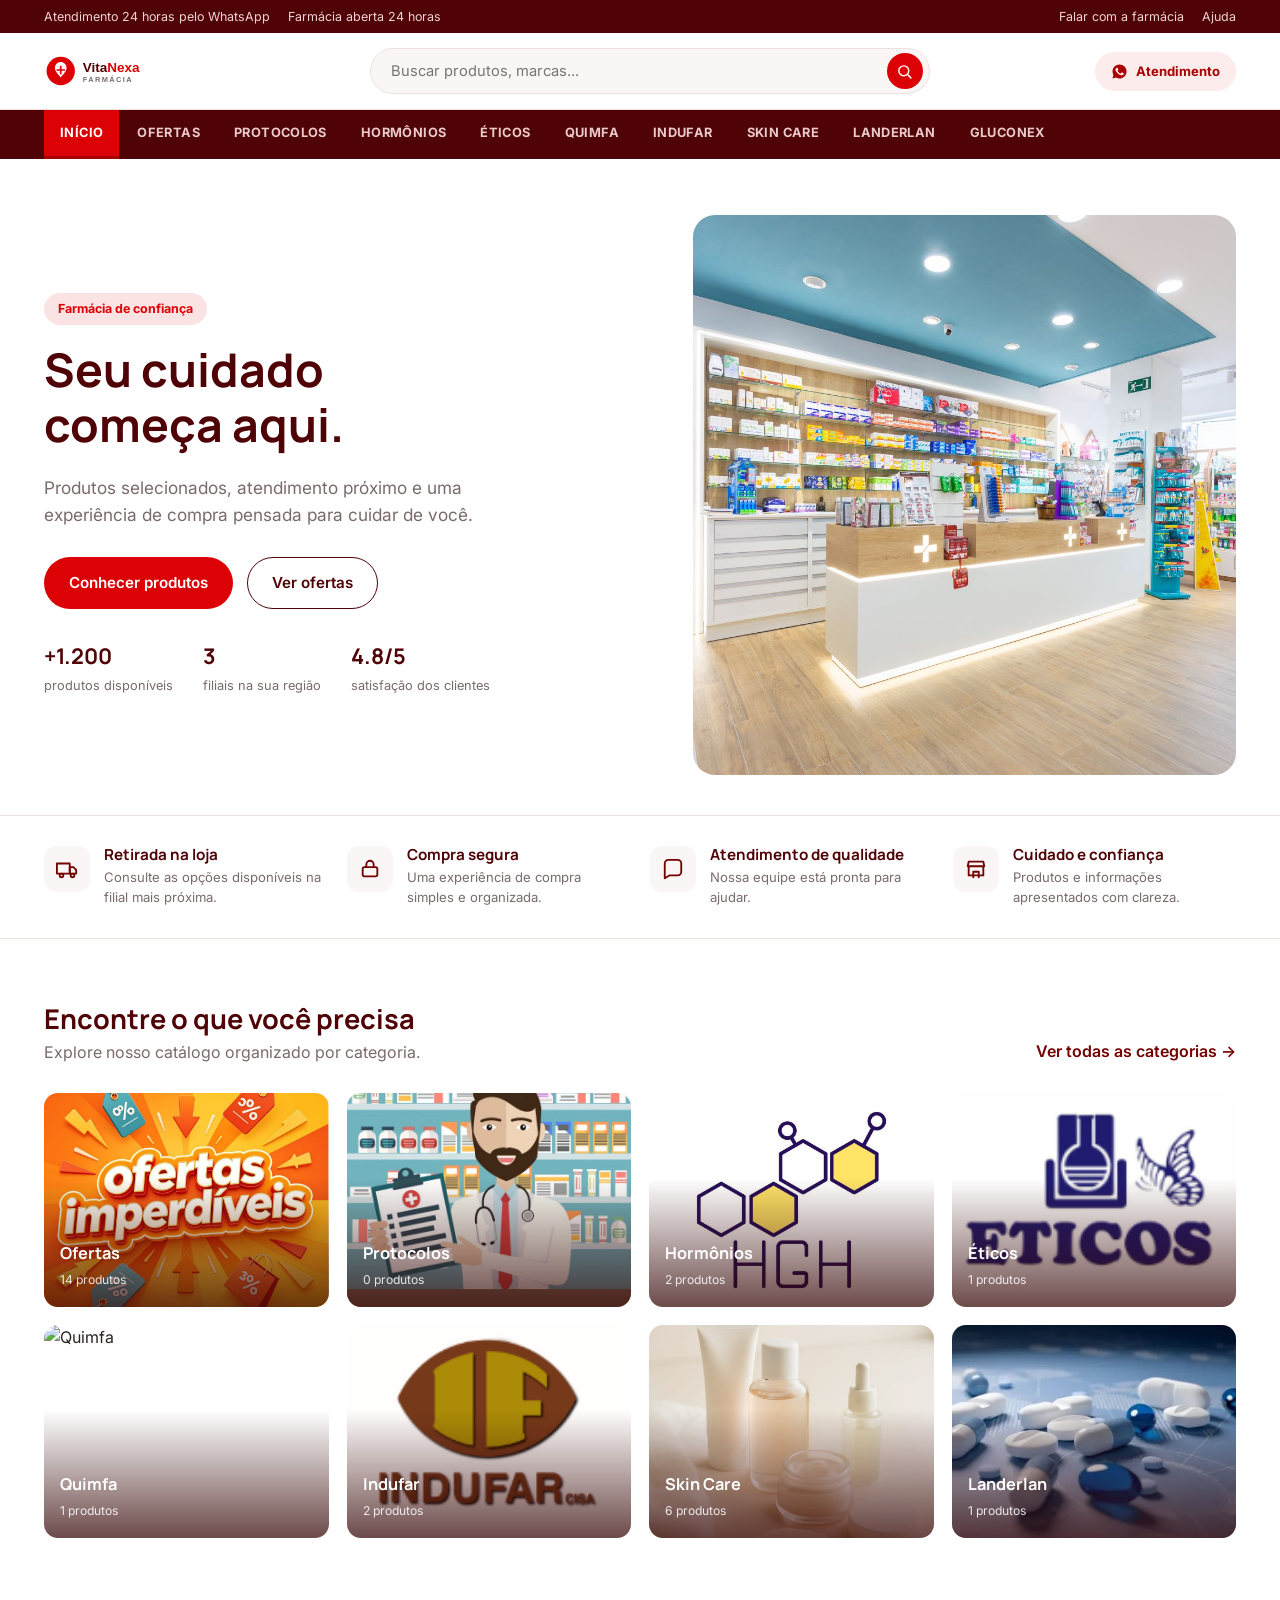
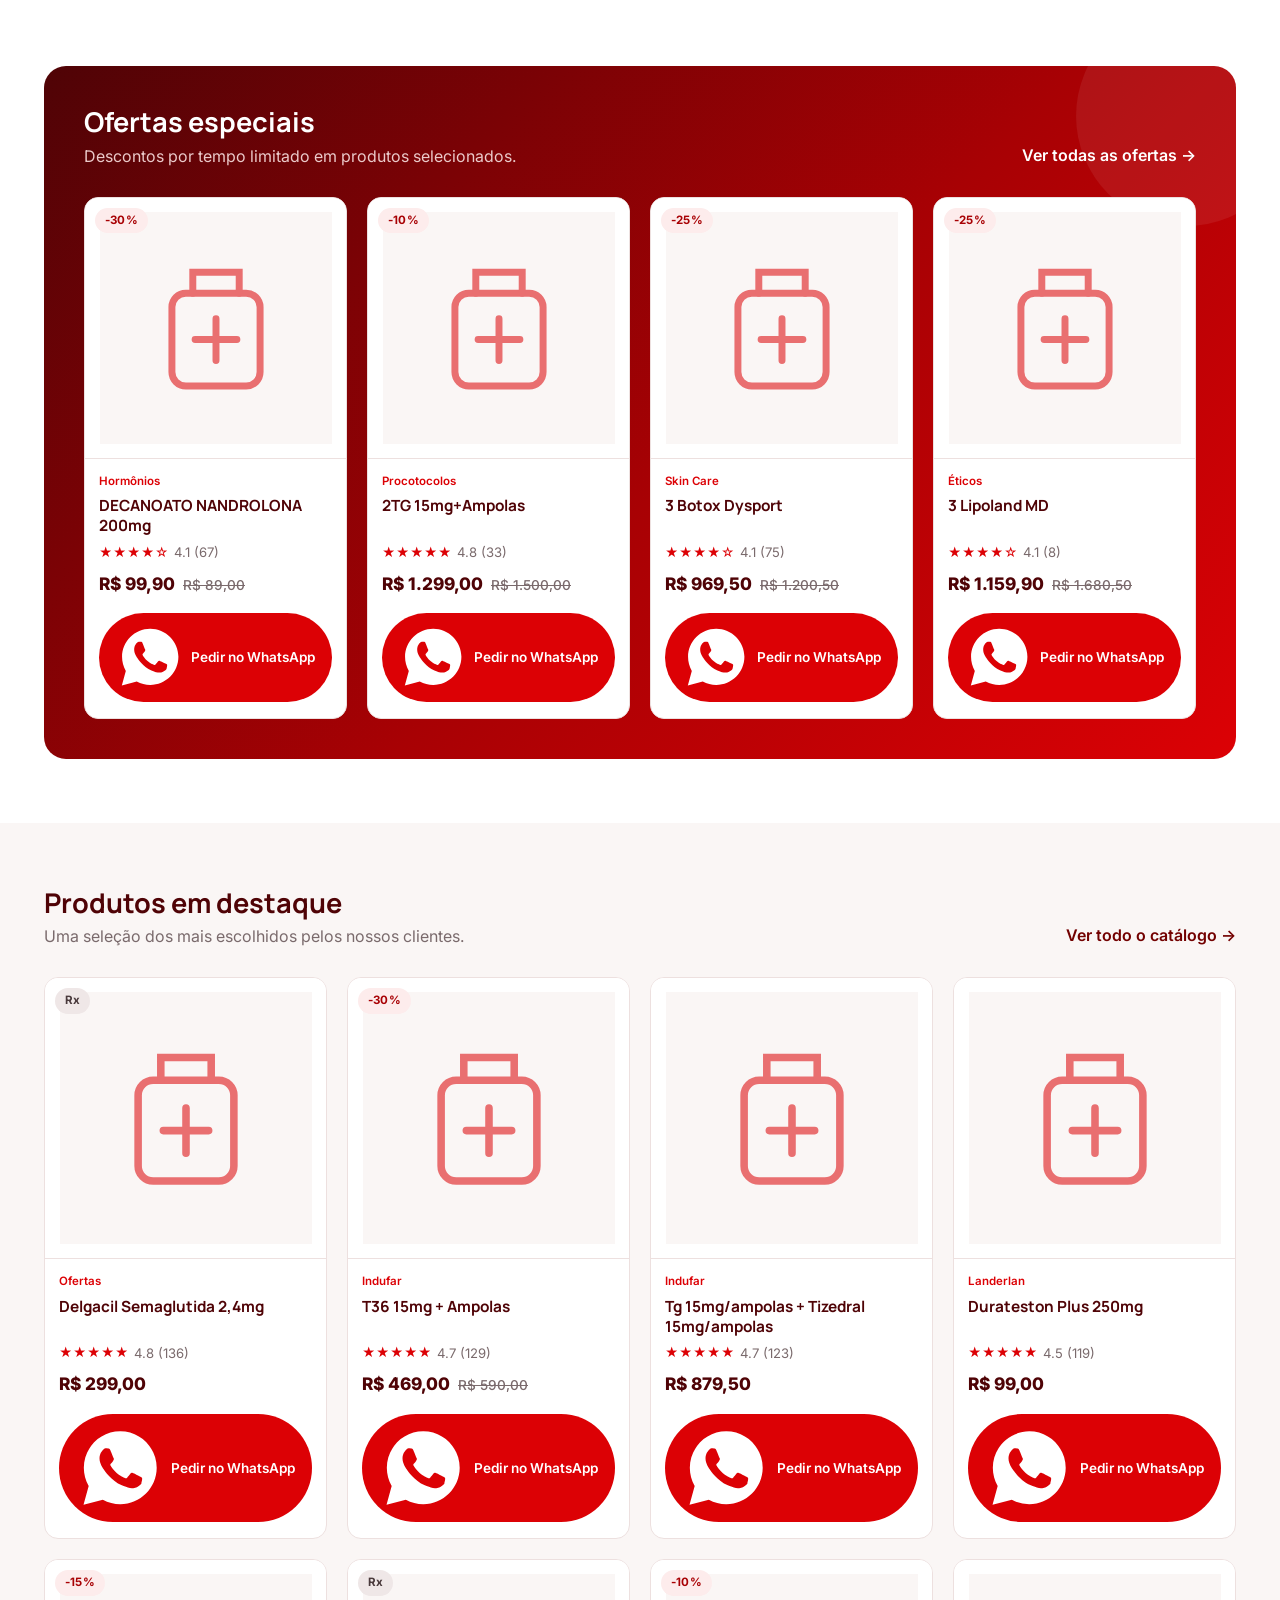
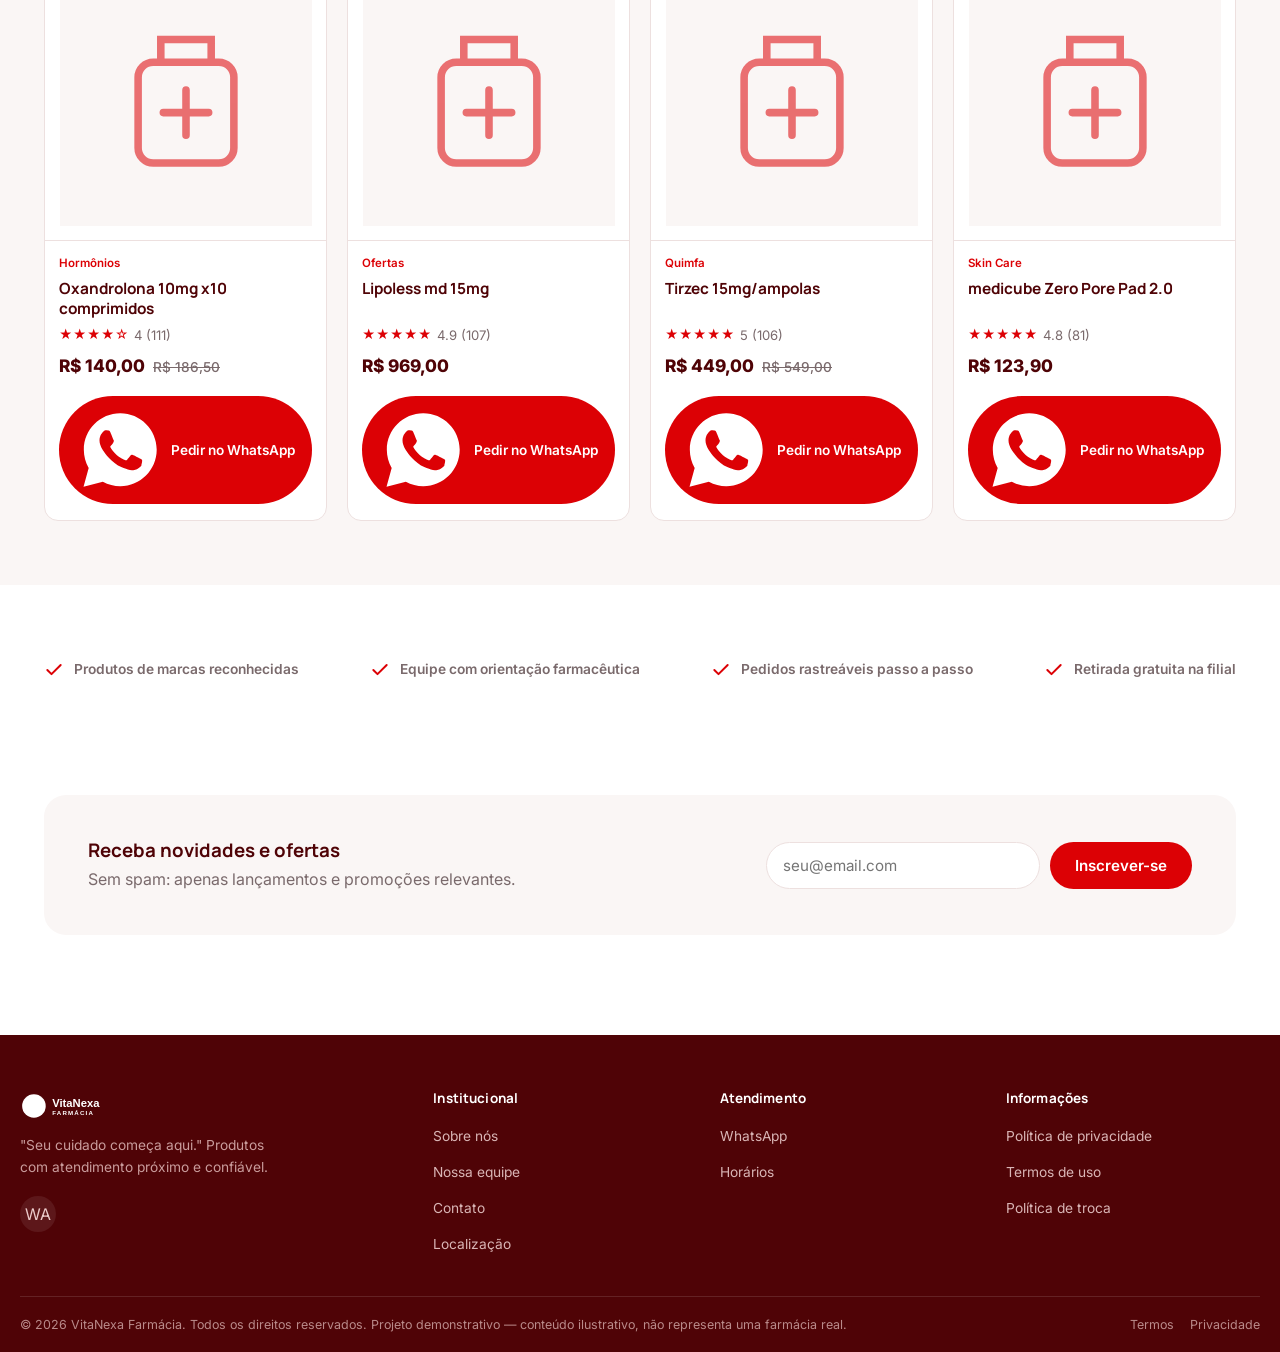
==== atualizacao-vicente-scavone/index.html @ 56a30efb "produtos adicionados" ====
<!DOCTYPE html>
<html lang="pt-BR">
<head>
<meta charset="UTF-8">
<meta name="viewport" content="width=device-width, initial-scale=1.0">
<title>VitaNexa Farmácia — Saúde, cuidado e confiança</title>
<meta name="description" content="VitaNexa Farmácia: sua farmácia online. Medicamentos, vitaminas, cosméticos e cuidados pessoais com atendimento próximo e retirada na loja.">
<link rel="icon" href="assets/logo/logo.svg" type="image/svg+xml">
<link rel="stylesheet" href="css/global.css">
<link rel="stylesheet" href="css/header.css">
<link rel="stylesheet" href="css/footer.css">
<link rel="stylesheet" href="css/home.css">
</head>
<body>
<a href="#main" class="skip-link">Pular para o conteúdo</a>
<div class="topbar">
  <div class="container">
    <div class="topbar__links">
      <span>Atendimento 24 horas pelo WhatsApp</span>
      <span>Farmácia aberta 24 horas</span>
    </div>
    <div class="topbar__links">
      <a href="https://wa.me/554591379623" target="_blank" rel="noopener">Falar com a farmácia</a>
      <a href="pages/contato.html">Ajuda</a>
    </div>
  </div>
</div>
<header class="site-header">
  <div class="container">
    <a href="index.html" class="brand"><img src="assets/logo/logo.svg" alt="VitaNexa Farmácia"></a>

    <div class="header-search">
      <input type="search" id="search-input" placeholder="Buscar produtos, marcas...">
      <button type="button" id="search-btn" aria-label="Pesquisar"><svg viewBox="0 0 24 24" fill="none" stroke="currentColor" stroke-width="2" stroke-linecap="round"><circle cx="11" cy="11" r="7"/><path d="M21 21l-4.3-4.3"/></svg></button>
      <div class="search-suggest" id="search-suggest"></div>
    </div>

    <div class="header-actions">
      <a href="https://wa.me/554591379623" target="_blank" rel="noopener" class="header-whatsapp">
        <svg viewBox="0 0 24 24" fill="currentColor"><path d="M12.04 2C6.58 2 2.13 6.45 2.13 11.91c0 1.75.46 3.45 1.32 4.95L2.05 22l5.25-1.38a9.9 9.9 0 0 0 4.74 1.21h.01c5.46 0 9.91-4.45 9.91-9.91C21.96 6.45 17.5 2 12.04 2zm5.8 14.02c-.24.68-1.4 1.3-1.93 1.38-.5.08-1.12.11-1.8-.11-.42-.13-.95-.31-1.64-.6-2.88-1.24-4.76-4.13-4.9-4.32-.14-.19-1.17-1.56-1.17-2.98 0-1.42.74-2.11 1-2.4.26-.29.57-.36.76-.36.19 0 .38 0 .55.01.18.01.41-.07.64.49.24.58.81 1.99.88 2.13.07.14.12.31.02.5-.1.19-.15.31-.29.48-.14.17-.3.37-.43.5-.14.14-.29.29-.13.57.17.29.74 1.22 1.59 1.98 1.09.97 2.01 1.27 2.3 1.41.29.14.46.12.63-.07.17-.19.72-.84.91-1.13.19-.29.38-.24.64-.14.26.1 1.66.78 1.94.93.29.14.48.21.55.33.07.12.07.68-.17 1.36z"/></svg><span>Atendimento</span>
      </a>
      <button type="button" class="icon-btn menu-toggle" aria-label="Abrir menu"><svg viewBox="0 0 24 24" fill="none" stroke="currentColor" stroke-width="2" stroke-linecap="round"><path d="M4 7h16M4 12h16M4 17h16"/></svg></button>
    </div>
  </div>
</header>

<nav class="category-bar" aria-label="Categorias">
  <div class="container">
    <div class="category-bar__scroll" id="category-bar-scroll">
      <a href="index.html" data-cat-home="true">INÍCIO</a>
      <a href="pages/loja.html?filtro=ofertas">OFERTAS</a>
      <a href="pages/loja.html?categoria=Protocolos">PROTOCOLOS</a>
      <a href="pages/loja.html?categoria=Horm%C3%B4nios">HORMÔNIOS</a>
      <a href="pages/loja.html?categoria=%C3%89ticos">ÉTICOS</a>
      <a href="pages/loja.html?categoria=Quimfa">QUIMFA</a>
      <a href="pages/loja.html?categoria=Indufar">INDUFAR</a>
      <a href="pages/loja.html?categoria=Skin%20Care">SKIN CARE</a>
      <a href="pages/loja.html?categoria=Landerlan">LANDERLAN</a>
      <a href="pages/loja.html?categoria=Gluconex">GLUCONEX</a>
    </div>
  </div>
</nav>

<nav class="mobile-nav" aria-label="Menu móvel">
  <div class="mobile-nav__backdrop"></div>
  <div class="mobile-nav__panel">
    <div class="mobile-nav__head">
      <a href="index.html" class="brand"><img src="assets/logo/logo.svg" alt="VitaNexa Farmácia"></a>
      <button class="icon-btn mobile-nav__close" aria-label="Fechar menu"><svg viewBox="0 0 24 24" fill="none" stroke="currentColor" stroke-width="2" stroke-linecap="round"><path d="M6 6l12 12M18 6L6 18"/></svg></button>
    </div>
    <div class="mobile-nav__search">
      <input type="search" placeholder="Buscar produtos...">
    </div>
    <ul>
      <li><a href="index.html">INÍCIO</a></li><li><a href="pages/loja.html?filtro=ofertas">OFERTAS</a></li><li><a href="pages/loja.html?categoria=Protocolos">PROTOCOLOS</a></li><li><a href="pages/loja.html?categoria=Horm%C3%B4nios">HORMÔNIOS</a></li><li><a href="pages/loja.html?categoria=%C3%89ticos">ÉTICOS</a></li><li><a href="pages/loja.html?categoria=Quimfa">QUIMFA</a></li><li><a href="pages/loja.html?categoria=Indufar">INDUFAR</a></li><li><a href="pages/loja.html?categoria=Skin%20Care">SKIN CARE</a></li><li><a href="pages/loja.html?categoria=Landerlan">LANDERLAN</a></li><li><a href="pages/loja.html?categoria=Gluconex">GLUCONEX</a></li>
    </ul>
    <div class="mobile-nav__foot">
      <a href="login.html" class="btn btn-secondary btn-block">Entrar</a>
      <a href="https://wa.me/554591379623" target="_blank" rel="noopener" class="btn btn-ghost btn-block">Falar no WhatsApp</a>
    </div>
  </div>
</nav>

<main id="main">

  <section class="hero">
    <div class="container">
      <div>
        <span class="hero__eyebrow">Farmácia de confiança</span>
        <h1>Seu cuidado começa aqui.</h1>
        <p class="lede">Produtos selecionados, atendimento próximo e uma experiência de compra pensada para cuidar de você.</p>
        <div class="hero__ctas">
          <a href="pages/loja.html" class="btn btn-primary">Conhecer produtos</a>
          <a href="pages/loja.html?filtro=ofertas" class="btn btn-secondary">Ver ofertas</a>
        </div>
        <div class="hero__stats">
          <div><strong>+1.200</strong><span>produtos disponíveis</span></div>
          <div><strong>3</strong><span>filiais na sua região</span></div>
          <div><strong>4.8/5</strong><span>satisfação dos clientes</span></div>
        </div>
      </div>
      <div class="hero__art"><img src="assets/images/fundo2.jpg" alt="Ilustração de farmácia moderna" width="640" height="560"></div>
    </div>
  </section>

  <section class="benefits">
    <div class="container">
      <div class="benefit">
        <div class="benefit__icon"><svg viewBox="0 0 24 24" fill="none" stroke="currentColor" stroke-width="2" stroke-linecap="round" stroke-linejoin="round"><rect x="1" y="6" width="14" height="11"/><path d="M15 10h4l3 3v4h-7z"/><circle cx="6" cy="19" r="2"/><circle cx="18" cy="19" r="2"/></svg></div>
        <div><h3>Retirada na loja</h3><p>Consulte as opções disponíveis na filial mais próxima.</p></div>
      </div>
      <div class="benefit">
        <div class="benefit__icon"><svg viewBox="0 0 24 24" fill="none" stroke="currentColor" stroke-width="2" stroke-linecap="round" stroke-linejoin="round"><rect x="4" y="10" width="16" height="10" rx="2"/><path d="M8 10V7a4 4 0 0 1 8 0v3"/></svg></div>
        <div><h3>Compra segura</h3><p>Uma experiência de compra simples e organizada.</p></div>
      </div>
      <div class="benefit">
        <div class="benefit__icon"><svg viewBox="0 0 24 24" fill="none" stroke="currentColor" stroke-width="2" stroke-linecap="round" stroke-linejoin="round"><path d="M21 15a4 4 0 0 1-4 4H8l-5 3V6a4 4 0 0 1 4-4h10a4 4 0 0 1 4 4z"/></svg></div>
        <div><h3>Atendimento de qualidade</h3><p>Nossa equipe está pronta para ajudar.</p></div>
      </div>
      <div class="benefit">
        <div class="benefit__icon"><svg viewBox="0 0 24 24" fill="none" stroke="currentColor" stroke-width="2" stroke-linecap="round" stroke-linejoin="round"><path d="M3 9l1-5h16l1 5M4 9v10h16V9M4 9h16M9 21v-6h6v6"/></svg></div>
        <div><h3>Cuidado e confiança</h3><p>Produtos e informações apresentados com clareza.</p></div>
      </div>
    </div>
  </section>

  <section class="section">
    <div class="container">
      <div class="section-head">
        <div>
          <h2>Encontre o que você precisa</h2>
          <p>Explore nosso catálogo organizado por categoria.</p>
        </div>
        <a href="pages/loja.html" class="link-more">Ver todas as categorias →</a>
      </div>
      <div class="category-grid" id="category-grid"></div>
    </div>
  </section>

   <section class="section">
    <div class="container">
      <div class="offers-band">
        <div class="section-head">
          <div>
            <h2>Ofertas especiais</h2>
            <p>Descontos por tempo limitado em produtos selecionados.</p>
          </div>
          <a href="pages/loja.html?filtro=ofertas" class="link-more" style="color:#fff">Ver todas as ofertas →</a>
        </div>
        <div class="product-grid" id="offers-grid"></div>
      </div>
    </div>
  </section>

  <section class="section section--muted">
    <div class="container">
      <div class="section-head">
        <div>
          <h2>Produtos em destaque</h2>
          <p>Uma seleção dos mais escolhidos pelos nossos clientes.</p>
        </div>
        <a href="pages/loja.html" class="link-more">Ver todo o catálogo →</a>
      </div>
      <div class="product-grid" id="featured-grid"></div>
    </div>
  </section>


  <section class="section--tight">
    <div class="container">
      <div class="trust-strip">
        <div class="trust-strip__item"><svg viewBox="0 0 24 24" fill="none" stroke="currentColor" stroke-width="2.4" stroke-linecap="round" stroke-linejoin="round"><path d="M20 6L9 17l-5-5"/></svg> Produtos de marcas reconhecidas</div>
        <div class="trust-strip__item"><svg viewBox="0 0 24 24" fill="none" stroke="currentColor" stroke-width="2.4" stroke-linecap="round" stroke-linejoin="round"><path d="M20 6L9 17l-5-5"/></svg> Equipe com orientação farmacêutica</div>
        <div class="trust-strip__item"><svg viewBox="0 0 24 24" fill="none" stroke="currentColor" stroke-width="2.4" stroke-linecap="round" stroke-linejoin="round"><path d="M20 6L9 17l-5-5"/></svg> Pedidos rastreáveis passo a passo</div>
        <div class="trust-strip__item"><svg viewBox="0 0 24 24" fill="none" stroke="currentColor" stroke-width="2.4" stroke-linecap="round" stroke-linejoin="round"><path d="M20 6L9 17l-5-5"/></svg> Retirada gratuita na filial</div>
      </div>
    </div>
  </section>

  <section class="section--tight">
    <div class="container">
      <div class="newsletter">
        <div>
          <h3>Receba novidades e ofertas</h3>
          <p>Sem spam: apenas lançamentos e promoções relevantes.</p>
        </div>
        <form onsubmit="event.preventDefault(); showToast('Obrigado por se inscrever!');">
          <input type="email" placeholder="seu@email.com" required aria-label="E-mail">
          <button type="submit" class="btn btn-accent">Inscrever-se</button>
        </form>
      </div>
    </div>
  </section>

</main>
<footer class="site-footer">
  <div class="container footer-top">
    <div class="footer-brand">
      <img src="assets/logo/logo.svg" alt="VitaNexa Farmácia">
      <p>"Seu cuidado começa aqui." Produtos com atendimento próximo e confiável.</p>
      <div class="footer-social" aria-label="Redes sociais">
      
        <a href="https://wa.me/554591379623" target="_blank" rel="noopener" aria-label="WhatsApp">WA</a>
      </div>
    </div>
    <div class="footer-col">
      <h4>Institucional</h4>
      <ul>
        <li><a href="pages/sobre.html">Sobre nós</a></li>
        <li><a href="pages/sobre.html#equipe">Nossa equipe</a></li>
        <li><a href="pages/contato.html">Contato</a></li>
        <li><a href="pages/localizacao.html">Localização</a></li>
      </ul>
    </div>
    <div class="footer-col">
      <h4>Atendimento</h4>
      <ul>
        <li><a href="https://wa.me/554591379623" target="_blank" rel="noopener">WhatsApp</a></li>
        <li><a href="pages/localizacao.html">Horários</a></li>
      </ul>
    </div>
    <div class="footer-col">
      <h4>Informações</h4>
      <ul>
        <li><a href="pages/privacidade.html">Política de privacidade</a></li>
        <li><a href="pages/termos.html">Termos de uso</a></li>
        <li><a href="pages/trocas.html">Política de troca</a></li>
      </ul>
    </div>
  </div>
  <div class="container footer-bottom">
    <span>© 2026 VitaNexa Farmácia. Todos os direitos reservados. Projeto demonstrativo — conteúdo ilustrativo, não representa uma farmácia real.</span>
    <div class="footer-legal">
      <a href="pages/termos.html">Termos</a>
      <a href="pages/privacidade.html">Privacidade</a>
    </div>
  </div>
</footer>
<script>window.ASSET_BASE = ""; window.CART_ENABLED = false; /* a home não tem carrinho: cada produto abre o WhatsApp */</script>
<script src="js/main.js"></script>
<script src="js/products.js"></script>
<script src="js/cart.js"></script>
<script src="js/search.js"></script>
<script>
document.addEventListener("DOMContentLoaded", () => {
  const params = new URLSearchParams(window.location.search);
  const cat = params.get("categoria");
  const filtro = params.get("filtro");
  const page = window.location.pathname.split("/").pop();
  document.querySelectorAll(".category-bar a, .mobile-nav a").forEach(a => {
    const href = a.getAttribute("href");
    if (a.dataset.catHome === "true") {
      if (page === "index.html" || page === "") a.classList.add("is-active");
      return;
    }
    if (!href.includes("loja.html")) return;
    const hrefParams = new URLSearchParams(href.split("?")[1] || "");
    if (page === "loja.html") {
      if (filtro && hrefParams.get("filtro") === filtro) a.classList.add("is-active");
      else if (cat && (hrefParams.get("categoria") || "").toLowerCase() === cat.toLowerCase()) a.classList.add("is-active");
    }
  });
});
</script>

<script>
  document.addEventListener("DOMContentLoaded", async () => {
    wireSearch("#search-input", "#search-suggest", null);
    document.getElementById("search-btn").addEventListener("click", () => {
      const term = document.getElementById("search-input").value.trim();
      window.location.href = "pages/loja.html" + (term ? "?q=" + encodeURIComponent(term) : "");
    });

    const products = await loadProducts();

    const categories = [
      { name: "Ofertas", img: "assets/images/OFERTAS/logo.png" },
      { name: "Protocolos", img: "assets/images/PROTOCOLOS/logio.jpg" },
      { name: "Hormônios", img: "assets/images/HORMÔNIOS/logo.jpg" },
      { name: "Éticos", img: "assets/images/ÉTICOS/logo.png" },
      { name: "Quimfa", img: "assets/images/QUIMFA/quimfa.png" },
      { name: "Indufar", img: "assets/images/INDUFAR/logo.png" },
      { name: "Skin Care", img: "assets/images/SKIN CARE/logo.jpg" },
      { name: "Landerlan", img: "assets/images/LANDERLAN/logo.jpg" },
    ];
    const catGrid = document.getElementById("category-grid");
    catGrid.innerHTML = categories.map(c => {
      const count = c.name === "Ofertas"
        ? products.filter(p => p.discount).length
        : products.filter(p => normText(p.category) === normText(c.name)).length;
      const href = c.name === "Ofertas" ? "pages/loja.html?filtro=ofertas" : "pages/loja.html?categoria=" + encodeURIComponent(c.name);
      return `<a class="category-card" href="${href}">
        <img src="${encodeURI(c.img)}" alt="${c.name}">
        <div class="category-card__label"><strong>${c.name}</strong><span>${count} produtos</span></div>
      </a>`;
    }).join("");

    document.getElementById("featured-grid").innerHTML =
      sortProducts(products, "best").slice(0, 8).map(productCardHtml).join("");

    document.getElementById("offers-grid").innerHTML =
      products.filter(p => p.discount).slice(0, 4).map(productCardHtml).join("");

  });
</script>

</body>
</html>
---- atualizacao-vicente-scavone/css/global.css ----
/* ============================================================
   Farmácia Vicente Scavone — global.css
   Tokens, reset, typography, shared components
   ============================================================ */

@import url('https://fonts.googleapis.com/css2?family=Manrope:wght@500;600;700;800&family=Inter:wght@400;500;600&display=swap');

:root{
  /* color — paleta Farmácia Vicente Scavone (vermelho + branco, tirada do banner e do logo) */
  --color-white:        #ffffff;
  --color-wine:         #4F0306;   /* vinho profundo — títulos, topbar, rodapé */
  --color-wine-mid:     #730100;   /* vinho médio — hover, bordas de destaque */
  --color-brand:        #DC0105;   /* vermelho Vicente Scavone — identidade e ações */
  --color-brand-dark:   #A80104;   /* vermelho escuro — hover/estados */
  --color-blush:        #FDECEC;   /* rosado claro — fundos de destaque */
  --color-gray-light:   #FAF6F5;   /* fundo geral */
  --color-gray-line:    #EDE0DF;
  --color-gray-dark:    #2B2122;   /* texto */
  --color-gray-mute:    #7A6A6C;
  --color-accent:       #DC0105;
  --color-accent-dark:  #A80104;
  --color-danger:       #C1503B;
  --color-online:       #2BB673;   /* bolinha "aberto 24h" */

  /* type */
  --font-display: 'Manrope', 'Segoe UI', sans-serif;
  --font-body: 'Inter', 'Segoe UI', sans-serif;

  /* layout */
  --container: 1240px;
  --radius-sm: 8px;
  --radius-md: 14px;
  --radius-lg: 22px;
  --shadow-card: 0 1px 2px rgba(79,3,6,0.06), 0 8px 24px -12px rgba(79,3,6,0.18);
  --shadow-pop: 0 20px 45px -18px rgba(79,3,6,0.35);
  --header-h: 76px;
}

*, *::before, *::after{ box-sizing: border-box; }

html{ scroll-behavior: smooth; }

body{
  margin:0;
  font-family: var(--font-body);
  color: var(--color-gray-dark);
  background: var(--color-white);
  line-height: 1.55;
  -webkit-font-smoothing: antialiased;
}

img{ max-width:100%; display:block; }

a{ color: inherit; text-decoration:none; }

ul{ list-style:none; margin:0; padding:0; }

h1,h2,h3,h4{
  font-family: var(--font-display);
  color: var(--color-wine);
  margin: 0 0 .5em;
  line-height: 1.18;
  font-weight: 700;
}

button{ font-family: inherit; cursor:pointer; }

input, select, textarea{
  font-family: inherit;
  font-size: .95rem;
}

:focus-visible{
  outline: 2.5px solid var(--color-accent);
  outline-offset: 2px;
}

.container{
  width: 100%;
  max-width: var(--container);
  margin: 0 auto;
  padding: 0 24px;
}

.section{ padding: 64px 0; }
.section--tight{ padding: 40px 0; }
.section--muted{ background: var(--color-gray-light); }

.section-head{
  display:flex;
  align-items:flex-end;
  justify-content:space-between;
  gap: 16px;
  margin-bottom: 28px;
}

.section-head h2{ margin:0; font-size: 1.7rem; }
.section-head p{ color: var(--color-gray-mute); margin: .35em 0 0; }

.link-more{
  font-weight: 600;
  color: var(--color-wine-mid);
  white-space: nowrap;
  border-bottom: 1.5px solid transparent;
  transition: border-color .15s ease;
}
.link-more:hover{ border-color: var(--color-wine-mid); }

/* Buttons ---------------------------------------------------- */
.btn{
  display:inline-flex;
  align-items:center;
  justify-content:center;
  gap:.5em;
  padding: 13px 24px;
  border-radius: 999px;
  border: 1.5px solid transparent;
  font-weight: 600;
  font-size: .95rem;
  transition: transform .12s ease, box-shadow .12s ease, background .15s ease, color .15s ease, border-color .15s ease;
  white-space: nowrap;
}
.btn:active{ transform: scale(.97); }

.btn-primary{
  background: var(--color-brand);
  color: var(--color-white);
}
.btn-primary:hover{ background: var(--color-brand-dark); }

.btn-secondary{
  background: transparent;
  border-color: var(--color-wine);
  color: var(--color-wine);
}
.btn-secondary:hover{ background: var(--color-wine); color: var(--color-white); }

.btn-accent{
  background: var(--color-accent);
  color: var(--color-white);
}
.btn-accent:hover{ background: var(--color-accent-dark); }

.btn-ghost{
  background: var(--color-gray-light);
  color: var(--color-gray-dark);
}
.btn-ghost:hover{ background: var(--color-gray-line); }

.btn-block{ width:100%; }
.btn-sm{ padding: 9px 16px; font-size: .85rem; }

.btn:disabled{ opacity:.5; cursor:not-allowed; transform:none; }

.icon-btn{
  width: 40px; height:40px;
  display:inline-flex; align-items:center; justify-content:center;
  border-radius:50%;
  background: transparent;
  border: none;
  color: var(--color-wine);
  position: relative;
  transition: background .15s ease;
}
.icon-btn:hover{ background: var(--color-gray-light); }
.icon-btn svg{ width:20px; height:20px; }

/* Badges ------------------------------------------------------ */
.badge{
  display:inline-flex;
  align-items:center;
  padding: 4px 10px;
  border-radius: 999px;
  font-size: .72rem;
  font-weight: 700;
  letter-spacing: .02em;
}
.badge--offer{ background: var(--color-blush); color: var(--color-brand-dark); }
.badge--new{ background: #FBE3E3; color: var(--color-brand); }
.badge--rx{ background: #EFE7E7; color: #4A3A3C; }
.badge--out{ background: var(--color-gray-line); color: var(--color-gray-mute); }
.count-pill{
  position:absolute;
  top: -2px; right: -2px;
  background: var(--color-accent);
  color: #fff;
  font-size: .65rem;
  font-weight: 800;
  min-width: 18px; height:18px;
  border-radius: 999px;
  display:flex; align-items:center; justify-content:center;
  padding: 0 4px;
}

/* Rating -------------------------------------------------------*/
.rating{
  display:inline-flex;
  align-items:center;
  gap: 5px;
  font-size: .82rem;
  color: var(--color-gray-mute);
}
.rating .stars{ color: var(--color-accent); letter-spacing: 1px; font-size: .8rem; }

/* Product card --------------------------------------------------*/
.product-card{
  background: var(--color-white);
  border: 1px solid var(--color-gray-line);
  border-radius: var(--radius-md);
  overflow: hidden;
  display:flex;
  flex-direction: column;
  transition: box-shadow .18s ease, transform .18s ease, border-color .18s ease;
  position: relative;
}
.product-card:hover{
  box-shadow: var(--shadow-card);
  transform: translateY(-3px);
  border-color: transparent;
}
.product-card__media{
  position: relative;
  display:block;
  aspect-ratio: 1/1;
  background: #fff;
  border-bottom: 1px solid var(--color-gray-line);
  overflow:hidden;
}
/* embalagens têm formatos diferentes: "contain" mostra o produto inteiro, sem cortar */
.product-card__media img{
  width:100%; height:100%;
  object-fit: contain;
  padding: 14px;
}
.product-card__badges{
  position:absolute; top:10px; left:10px;
  display:flex; flex-direction:column; gap:6px;
}
.product-card__quickview{
  position:absolute;
  bottom: -46px; left:0; right:0;
  display:flex; justify-content:center;
  transition: bottom .18s ease;
}
.product-card:hover .product-card__quickview{ bottom: 10px; }
.product-card__quickview button{
  background: var(--color-white);
  border: 1px solid var(--color-gray-line);
  border-radius: 999px;
  padding: 7px 16px;
  font-size: .78rem;
  font-weight: 600;
  box-shadow: 0 6px 16px -6px rgba(0,0,0,.25);
}
.product-card__body{
  padding: 14px 14px 16px;
  display:flex;
  flex-direction:column;
  gap: 6px;
  flex:1;
}
.product-card__cat{
  font-size: .72rem;
  color: var(--color-brand);
  font-weight: 600;
}
.product-card__name{
  font-family: var(--font-display);
  font-size: .96rem;
  font-weight: 700;
  line-height: 1.3;
  color: var(--color-wine);
  min-height: 2.6em;            /* 2 linhas: todos os cards ficam do mesmo tamanho */
  display: -webkit-box;
  -webkit-line-clamp: 2;
  -webkit-box-orient: vertical;
  overflow: hidden;
}
.product-card__prices{
  display:flex;
  align-items:baseline;
  gap: 8px;
  margin-top: 2px;
}
.price{ font-weight: 800; font-size: 1.08rem; color: var(--color-wine); }
.price--old{
  font-weight: 500;
  font-size: .85rem;
  color: var(--color-gray-mute);
  text-decoration: line-through;
}
.product-card__footer{
  margin-top: auto;
  padding-top: 10px;
}


/* Grade de produtos — compartilhada por home, loja e páginas de produto ------*/
.product-grid{
  display:grid;
  grid-template-columns: repeat(4, minmax(0, 1fr));
  gap: 20px;
  align-items: stretch;
}
@media (max-width: 1040px){ .product-grid{ grid-template-columns: repeat(3, minmax(0, 1fr)); } }
@media (max-width: 760px){ .product-grid{ grid-template-columns: repeat(2, minmax(0, 1fr)); gap: 14px; } }

/* Toasts ---------------------------------------------------------*/
#toast-region{
  position: fixed;
  bottom: 22px;
  left: 50%;
  transform: translateX(-50%);
  z-index: 900;
  display:flex;
  flex-direction: column;
  gap: 8px;
  align-items:center;
  width: 100%;
  pointer-events:none;
}
.toast{
  background: var(--color-wine);
  color: #fff;
  padding: 12px 20px;
  border-radius: 999px;
  font-size: .85rem;
  font-weight: 600;
  box-shadow: var(--shadow-pop);
  display:flex; align-items:center; gap:8px;
  opacity:0;
  transform: translateY(8px);
  animation: toast-in .2s ease forwards, toast-out .25s ease forwards 2.4s;
}
.toast--error{ background: var(--color-danger); }
@keyframes toast-in{ to{ opacity:1; transform: translateY(0); } }
@keyframes toast-out{ to{ opacity:0; transform: translateY(-6px); } }

/* Breadcrumb ------------------------------------------------------*/
.breadcrumb{
  display:flex; flex-wrap:wrap; gap:6px;
  font-size: .82rem;
  color: var(--color-gray-mute);
  padding: 18px 0;
}
.breadcrumb.container{ padding-left:24px; padding-right:24px; }
.breadcrumb a:hover{ color: var(--color-wine-mid); }
.breadcrumb span[aria-hidden]{ opacity:.6; }
.breadcrumb .current{ color: var(--color-gray-dark); font-weight: 600; }

/* Modal --------------------------------------------------------- */
.modal-backdrop{
  position: fixed; inset:0;
  background: rgba(51,5,4,.45);
  display:none;
  align-items:center; justify-content:center;
  z-index: 950;
  padding: 20px;
  opacity: 0;
  transition: opacity .18s ease;
}
.modal-backdrop.is-open{ display:flex; opacity:1; }
.modal{
  background: #fff;
  border-radius: var(--radius-lg);
  max-width: 640px;
  width:100%;
  max-height: 86vh;
  overflow:auto;
  padding: 28px;
  transform: scale(.96);
  transition: transform .18s ease;
  box-shadow: var(--shadow-pop);
}
.modal-backdrop.is-open .modal{ transform: scale(1); }
.modal__close{
  float:right;
  background:none; border:none;
  font-size:1.3rem;
  color: var(--color-gray-mute);
}

/* Forms ------------------------------------------------------------*/
.field{ margin-bottom: 18px; }
.field label{
  display:block;
  font-size: .84rem;
  font-weight: 600;
  color: var(--color-wine);
  margin-bottom: 6px;
}
.field input, .field select, .field textarea{
  width:100%;
  padding: 12px 14px;
  border: 1.5px solid var(--color-gray-line);
  border-radius: var(--radius-sm);
  background: var(--color-white);
  color: var(--color-gray-dark);
  transition: border-color .15s ease;
}
.field input:focus, .field select:focus, .field textarea:focus{
  border-color: var(--color-wine-mid);
  outline: none;
}
.field small{ color: var(--color-gray-mute); font-size: .76rem; }
.field-row{ display:grid; grid-template-columns: 1fr 1fr; gap: 16px; }
@media (max-width: 620px){ .field-row{ grid-template-columns: 1fr; } }

.helper-note{
  background: var(--color-gray-light);
  border-left: 3px solid var(--color-wine-mid);
  padding: 12px 16px;
  border-radius: var(--radius-sm);
  font-size: .85rem;
  color: var(--color-gray-mute);
  margin: 18px 0;
}

/* Utility ----------------------------------------------------------*/
.visually-hidden{
  position:absolute; width:1px; height:1px;
  overflow:hidden; clip: rect(0 0 0 0); white-space:nowrap;
}
.skip-link{
  position:absolute; left:-999px; top:0;
  background: var(--color-wine); color:#fff;
  padding: 10px 16px; border-radius: 0 0 8px 0; z-index:1000;
}
.skip-link:focus{ left:0; }

.empty-state{
  text-align:center;
  padding: 60px 20px;
  color: var(--color-gray-mute);
}
.empty-state h3{ color: var(--color-wine); }
---- atualizacao-vicente-scavone/css/header.css ----
/* ============================================================
   header.css — VitaNexa: header + barra de categorias
   ============================================================ */

.topbar{
  background: var(--color-wine);
  color: #F0D3D3;
  font-size: .78rem;
}
.topbar .container{
  display:flex;
  justify-content:space-between;
  align-items:center;
  padding-top:7px;
  padding-bottom:7px;
  gap: 12px;
}
.topbar a{ color:inherit; }
.topbar a:hover{ color: #fff; text-decoration: underline; }
.topbar__links{ display:flex; gap:18px; }
@media (max-width: 700px){
  .topbar__links span:nth-child(2){ display:none; }
  .topbar__links:last-child{ display:none; }
}

.site-header{
  position: sticky;
  top:0;
  z-index: 500;
  background: rgba(255,255,255,.97);
  backdrop-filter: saturate(180%) blur(10px);
  border-bottom: 1px solid var(--color-gray-line);
  transition: box-shadow .2s ease;
}
.site-header.is-scrolled{ box-shadow: 0 4px 18px -10px rgba(79,3,6,.22); }

.site-header .container{
  display:grid;
  grid-template-columns: auto 1fr auto;
  align-items:center;
  gap: 28px;
  height: var(--header-h);
}

.brand{ display:flex; align-items:center; flex-shrink:0; }
.brand img{ height: 36px; width:auto; }

.header-search{
  display:flex;
  align-items:center;
  background: var(--color-gray-light);
  border: 1.5px solid var(--color-gray-line);
  border-radius: 999px;
  padding: 0 6px 0 18px;
  height: 46px;
  width: 100%;
  max-width: 560px;
  margin: 0 auto;
  transition: border-color .2s ease, background .2s ease;
  position: relative;
}
.header-search:focus-within{ border-color: var(--color-brand); background: #fff; }
.header-search input{
  border:none; background:transparent;
  flex:1; height:100%; font-size:.92rem;
  color: var(--color-gray-dark);
}
.header-search input:focus{ outline:none; }
.header-search button{
  border:none; background: var(--color-brand);
  width:36px; height:36px;
  display:flex; align-items:center; justify-content:center;
  color: #fff;
  border-radius:50%;
  transition: background .15s ease;
}
.header-search button:hover{ background: var(--color-brand-dark); }
.header-search svg{ width:17px; height:17px; }

.search-suggest{
  position:absolute;
  top: calc(100% + 10px);
  left:0; right:0;
  background:#fff;
  border-radius: var(--radius-md);
  box-shadow: var(--shadow-pop);
  border: 1px solid var(--color-gray-line);
  overflow:hidden;
  display:none;
  z-index: 40;
  text-align:left;
}
.search-suggest.is-open{ display:block; }
.search-suggest__item{
  display:flex; align-items:center; gap:12px;
  padding: 10px 14px;
  transition: background .12s ease;
}
.search-suggest__item:hover{ background: var(--color-gray-light); }
.search-suggest__item img{ width:38px; height:38px; border-radius:8px; object-fit:cover; background:var(--color-gray-light); }
.search-suggest__item .name{ font-size:.86rem; font-weight:600; color:var(--color-wine); }
.search-suggest__item .cat{ font-size:.74rem; color:var(--color-gray-mute); }
.search-suggest__empty{ padding: 16px; font-size:.85rem; color: var(--color-gray-mute); }
.search-suggest__footer{
  padding: 10px 14px;
  font-size: .8rem;
  font-weight:600;
  color: var(--color-brand-dark);
  border-top: 1px solid var(--color-gray-line);
}

.header-actions{
  display:flex;
  align-items:center;
  gap: 4px;
  flex-shrink:0;
}
.header-actions .icon-btn{ color: var(--color-wine); }
.header-actions .icon-btn:hover{ background: var(--color-blush); color: var(--color-brand-dark); }

.header-whatsapp{
  display:flex; align-items:center; gap:8px;
  padding: 9px 16px;
  border-radius: 999px;
  background: var(--color-blush);
  color: var(--color-brand-dark);
  font-weight:700; font-size: .82rem;
  white-space: nowrap;
}
.header-whatsapp:hover{ background: #F9D9D9; }
.header-whatsapp svg{ width:17px; height:17px; }

.header-account{
  display:flex; align-items:center; gap:8px;
  padding: 8px 14px 8px 8px;
  border-radius: 999px;
  color: var(--color-wine);
  font-weight:600; font-size: .85rem;
  white-space: nowrap;
}
.header-account:hover{ background: var(--color-gray-light); }
.header-account .icon-btn{ pointer-events:none; }

.menu-toggle{ display:none; }

/* ---------- barra de categorias ---------- */
.category-bar{
  background: var(--color-wine);
  position: sticky;
  top: var(--header-h);
  z-index: 490;
}
.category-bar .container{ padding-left:0; padding-right:0; }
.category-bar__scroll{
  display:flex;
  align-items:center;
  gap: 2px;
  overflow-x: auto;
  scrollbar-width: none;
  padding: 0 24px;
}
.category-bar__scroll::-webkit-scrollbar{ display:none; }
.category-bar a{
  flex-shrink:0;
  padding: 13px 16px;
  font-size: .8rem;
  font-weight: 700;
  letter-spacing: .03em;
  color: #EBCACA;
  border-bottom: 3px solid transparent;
  transition: background .15s ease, color .15s ease;
  white-space: nowrap;
}
.category-bar a:hover{
  color: #fff;
  background: rgba(255,255,255,.06);
}
.category-bar a.is-active{
  color: var(--color-white);
  background: var(--color-brand);
  border-bottom-color: var(--color-brand-dark);
}

/* Mobile ----------------------------------------------------*/
@media (max-width: 980px){
  .header-search{ display:none; }
  .header-whatsapp span{ display:none; }
  .menu-toggle{ display:inline-flex; }
  .site-header .container{ grid-template-columns: auto auto; justify-content: space-between; gap: 8px; }
}
@media (max-width: 620px){
  .header-account span{ display:none; }
}

.mobile-nav{
  position: fixed;
  inset: 0;
  z-index: 800;
  display:none;
}
.mobile-nav.is-open{ display:block; }
.mobile-nav__backdrop{
  position:absolute; inset:0;
  background: rgba(79,3,6,.45);
}
.mobile-nav__panel{
  position:absolute;
  top:0; right:0; bottom:0;
  width: min(340px, 86vw);
  background: #fff;
  padding: 20px;
  overflow-y: auto;
  transform: translateX(100%);
  transition: transform .22s ease;
  box-shadow: -10px 0 30px rgba(0,0,0,.15);
}
.mobile-nav.is-open .mobile-nav__panel{ transform: translateX(0); }
.mobile-nav__head{
  display:flex; justify-content:space-between; align-items:center;
  margin-bottom: 18px;
}
.mobile-nav__search{
  display:flex; align-items:center;
  background: var(--color-gray-light);
  border-radius: 999px;
  padding: 0 14px;
  height: 44px;
  margin-bottom: 18px;
}
.mobile-nav__search input{ border:none; background:transparent; flex:1; height:100%; }
.mobile-nav ul li a{
  display:block;
  padding: 13px 6px;
  font-weight:700;
  font-size: .96rem;
  letter-spacing: .01em;
  color: var(--color-wine);
  border-bottom: 1px solid var(--color-gray-line);
}
.mobile-nav ul li a.is-active{ color: var(--color-brand-dark); }
.mobile-nav__foot{
  margin-top: 20px;
  display:flex;
  flex-direction:column;
  gap:10px;
}
---- atualizacao-vicente-scavone/css/footer.css ----
/* ============================================================
   footer.css
   ============================================================ */

.site-footer{
  background: var(--color-wine);
  color: #EBCACA;
  margin-top: 60px;
}
.footer-top{
  padding: 56px 0 40px;
  display:grid;
  grid-template-columns: 1.5fr 1fr 1fr 1fr;
  gap: 32px;
}
@media (max-width: 900px){
  .footer-top{ grid-template-columns: 1fr 1fr; }
}
@media (max-width: 560px){
  .footer-top{ grid-template-columns: 1fr; }
}
.footer-brand img{ height: 30px; margin-bottom: 14px; filter: brightness(0) invert(1); }
.footer-brand p{ font-size: .86rem; color: #C99C9C; max-width: 30ch; }
.footer-social{ display:flex; gap:10px; margin-top:18px; }
.footer-social a{
  width:36px; height:36px;
  border-radius:50%;
  background: rgba(255,255,255,.08);
  display:flex; align-items:center; justify-content:center;
  transition: background .15s ease;
}
.footer-social a:hover{ background: var(--color-accent); color: #fff; }
.footer-social svg{ width:16px; height:16px; }

.footer-col h4{
  color: #fff;
  font-size: .84rem;
  text-transform: none;
  letter-spacing: .01em;
  margin-bottom: 16px;
}
.footer-col ul{ display:flex; flex-direction:column; gap: 11px; }
.footer-col a{ font-size: .86rem; color: #D9B5B5; transition: color .15s ease; }
.footer-col a:hover{ color: #fff; }

.footer-bottom{
  border-top: 1px solid rgba(255,255,255,.12);
  padding: 18px 0;
  display:flex;
  justify-content:space-between;
  align-items:center;
  flex-wrap: wrap;
  gap: 10px;
  font-size: .78rem;
  color: #B98A8A;
}
.footer-bottom a{ color: #B98A8A; }
.footer-bottom a:hover{ color:#fff; }
.footer-legal{ display:flex; gap:16px; flex-wrap:wrap; }
---- atualizacao-vicente-scavone/css/home.css ----
/* ============================================================
   home.css
   ============================================================ */

.hero{
  padding: 56px 0 40px;
}
.hero .container{
  display:grid;
  grid-template-columns: 1.05fr 0.95fr;
  gap: 48px;
  align-items:center;
}
@media (max-width: 900px){
  .hero .container{ grid-template-columns: 1fr; gap: 32px; }
  .hero{ padding-top: 32px; }
}
.hero__eyebrow{
  display:inline-flex; align-items:center; gap:8px;
  background: #FBE3E3; color: var(--color-brand);
  font-weight: 700; font-size: .78rem;
  padding: 6px 14px; border-radius: 999px;
  margin-bottom: 18px;
}
.hero h1{
  font-size: clamp(2rem, 4vw, 2.9rem);
  max-width: 14ch;
}
.hero p.lede{
  font-size: 1.08rem;
  color: var(--color-gray-mute);
  max-width: 46ch;
  margin: 0 0 28px;
}
.hero__ctas{ display:flex; gap: 14px; flex-wrap:wrap; margin-bottom: 30px; }
.hero__stats{ display:flex; gap: 30px; flex-wrap:wrap; }
.hero__stats div strong{
  display:block; font-family: var(--font-display);
  font-size: 1.35rem; color: var(--color-wine);
}
.hero__stats div span{ font-size: .8rem; color: var(--color-gray-mute); }
.hero__art{ position:relative; }
.hero__art img{ width:100%; border-radius: var(--radius-lg); }

/* Benefits ---------------------------------------------------*/
.benefits{
  border-top: 1px solid var(--color-gray-line);
  border-bottom: 1px solid var(--color-gray-line);
}
.benefits .container{
  display:grid;
  grid-template-columns: repeat(4, 1fr);
  gap: 20px;
  padding: 30px 24px;
}
@media (max-width: 860px){
  .benefits .container{ grid-template-columns: 1fr 1fr; }
}
@media (max-width: 520px){
  .benefits .container{ grid-template-columns: 1fr; }
}
.benefit{
  display:flex; align-items:flex-start; gap: 14px;
}
.benefit__icon{
  width: 46px; height:46px; flex-shrink:0;
  border-radius: 12px;
  background: var(--color-gray-light);
  display:flex; align-items:center; justify-content:center;
  color: var(--color-wine-mid);
}
.benefit__icon svg{ width:22px; height:22px; }
.benefit h3{ font-size: .95rem; margin:0 0 3px; }
.benefit p{ margin:0; font-size: .82rem; color: var(--color-gray-mute); }

/* Categories ----------------------------------------------------*/
.category-grid{
  display:grid;
  grid-template-columns: repeat(4, 1fr);
  gap: 18px;
}
@media (max-width: 900px){ .category-grid{ grid-template-columns: repeat(3,1fr); } }
@media (max-width: 620px){ .category-grid{ grid-template-columns: repeat(2,1fr); } }

.category-card{
  position: relative;
  border-radius: var(--radius-md);
  overflow: hidden;
  aspect-ratio: 4/3;
  display:flex;
  align-items:flex-end;
  transition: transform .2s ease, box-shadow .2s ease;
}
.category-card:hover{ transform: translateY(-4px); box-shadow: var(--shadow-card); }
.category-card img{
  position:absolute; inset:0; width:100%; height:100%; object-fit:cover;
  transition: transform .3s ease;
}
.category-card:hover img{ transform: scale(1.06); }
.category-card::after{
  content:"";
  position:absolute; inset:0;
  background: linear-gradient(180deg, rgba(79,3,6,0) 40%, rgba(51,5,4,.72) 100%);
}
.category-card__label{
  position:relative; z-index:2;
  padding: 16px;
  color:#fff;
}
.category-card__label strong{ display:block; font-family: var(--font-display); font-size:1.02rem; }
.category-card__label span{ font-size:.76rem; opacity:.85; }

/* (a grade .product-grid agora está no global.css) */

.offers-band{
  background: linear-gradient(135deg, #4F0306 0%, #A80104 55%, #DC0105 100%);
  border-radius: var(--radius-lg);
  padding: 40px;
  color: #fff;
  position: relative;
  overflow:hidden;
}
.offers-band::before{
  content:"";
  position:absolute; right:-60px; top:-60px;
  width:220px; height:220px; border-radius:50%;
  background: rgba(255,255,255,.07);
}
.offers-band .section-head h2, .offers-band .section-head p{ color:#fff; }
.offers-band .section-head p{ color: #EBCACA; }
.offers-band .product-card{ background:#fff; }

/* Trust strip -------------------------------------------------*/
.trust-strip{
  display:flex; flex-wrap:wrap; justify-content:space-between; gap: 24px;
  align-items:center;
  padding: 34px 0;
}
.trust-strip__item{ display:flex; align-items:center; gap:10px; color: var(--color-gray-mute); font-size:.86rem; font-weight:600; }
.trust-strip__item svg{ width:20px; height:20px; color: var(--color-brand); }

/* Newsletter -------------------------------------------------- */
.newsletter{
  background: var(--color-gray-light);
  border-radius: var(--radius-lg);
  padding: 44px;
  display:flex;
  align-items:center;
  justify-content:space-between;
  gap: 24px;
  flex-wrap: wrap;
}
.newsletter h3{ margin:0 0 6px; }
.newsletter p{ margin:0; color: var(--color-gray-mute); }
.newsletter form{ display:flex; gap:10px; flex-wrap:wrap; }
.newsletter input{
  padding: 12px 16px;
  border-radius: 999px;
  border: 1.5px solid var(--color-gray-line);
  min-width: 240px;
}
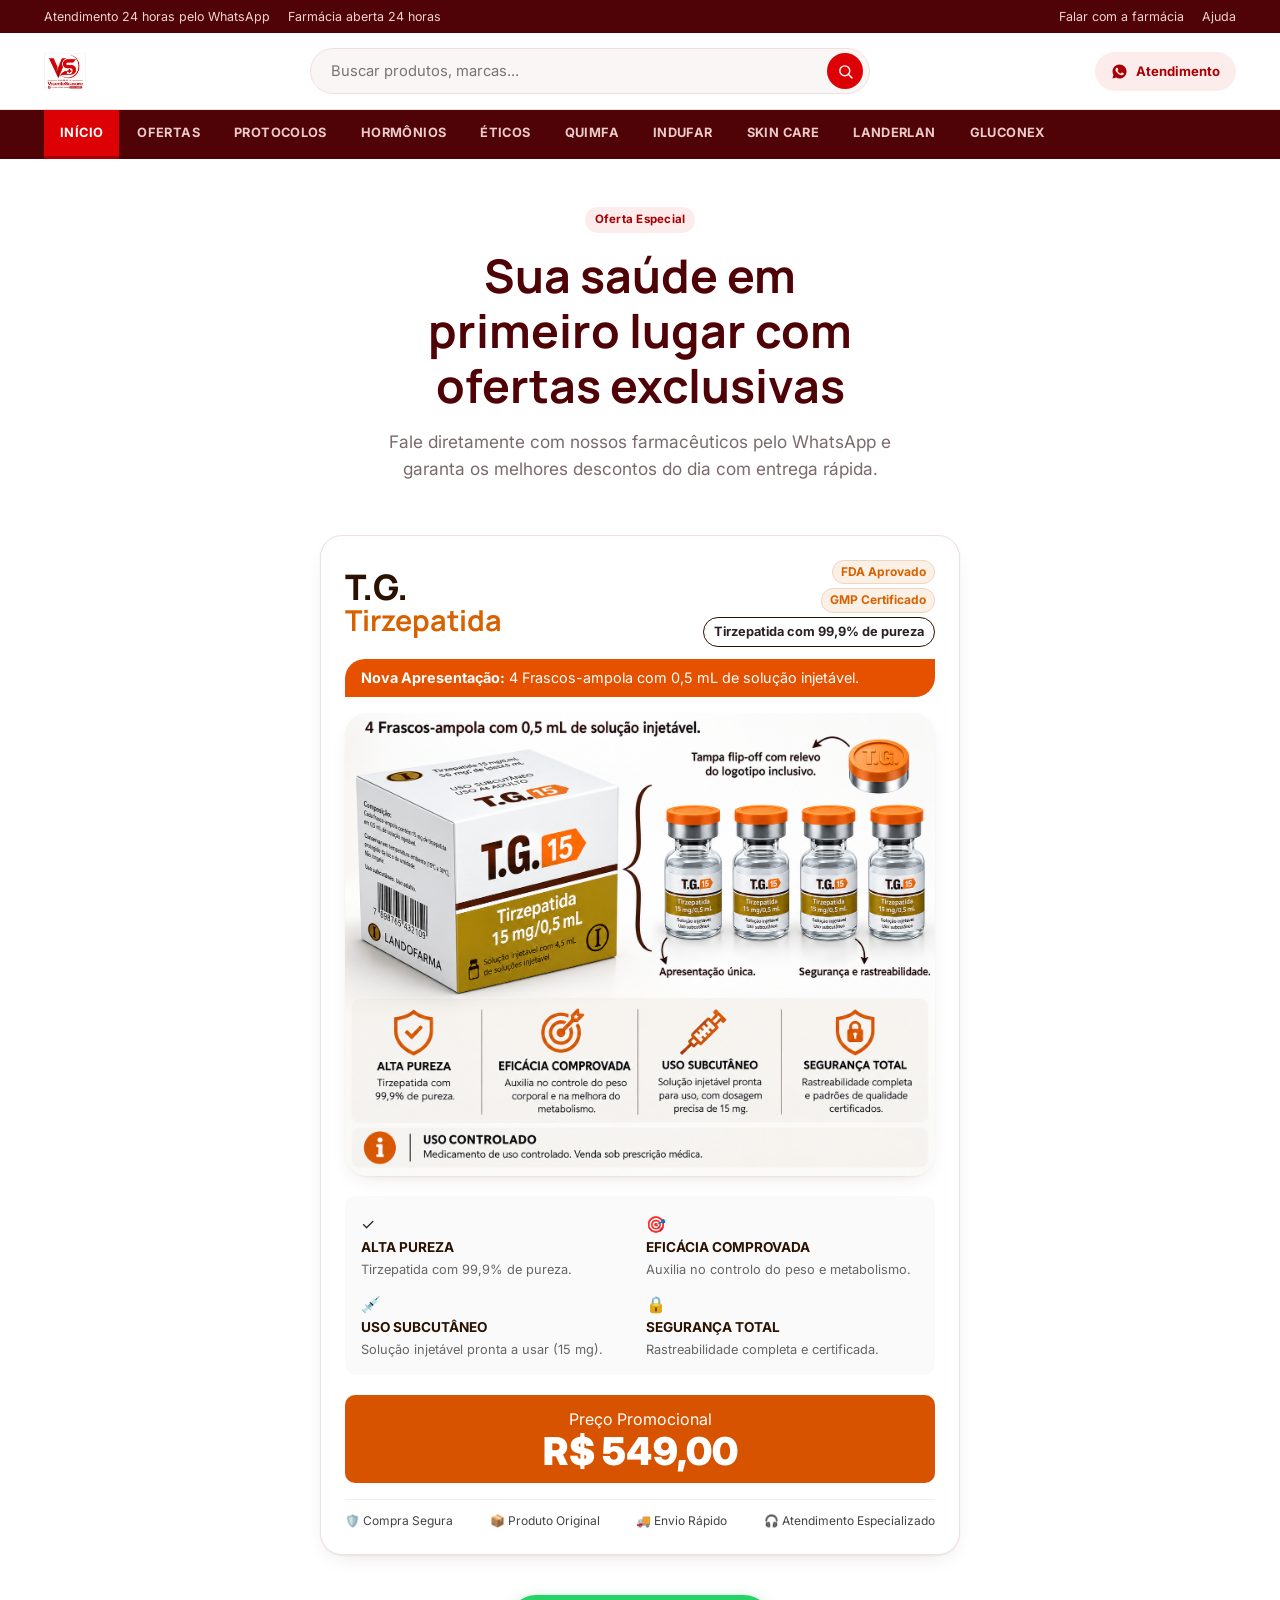
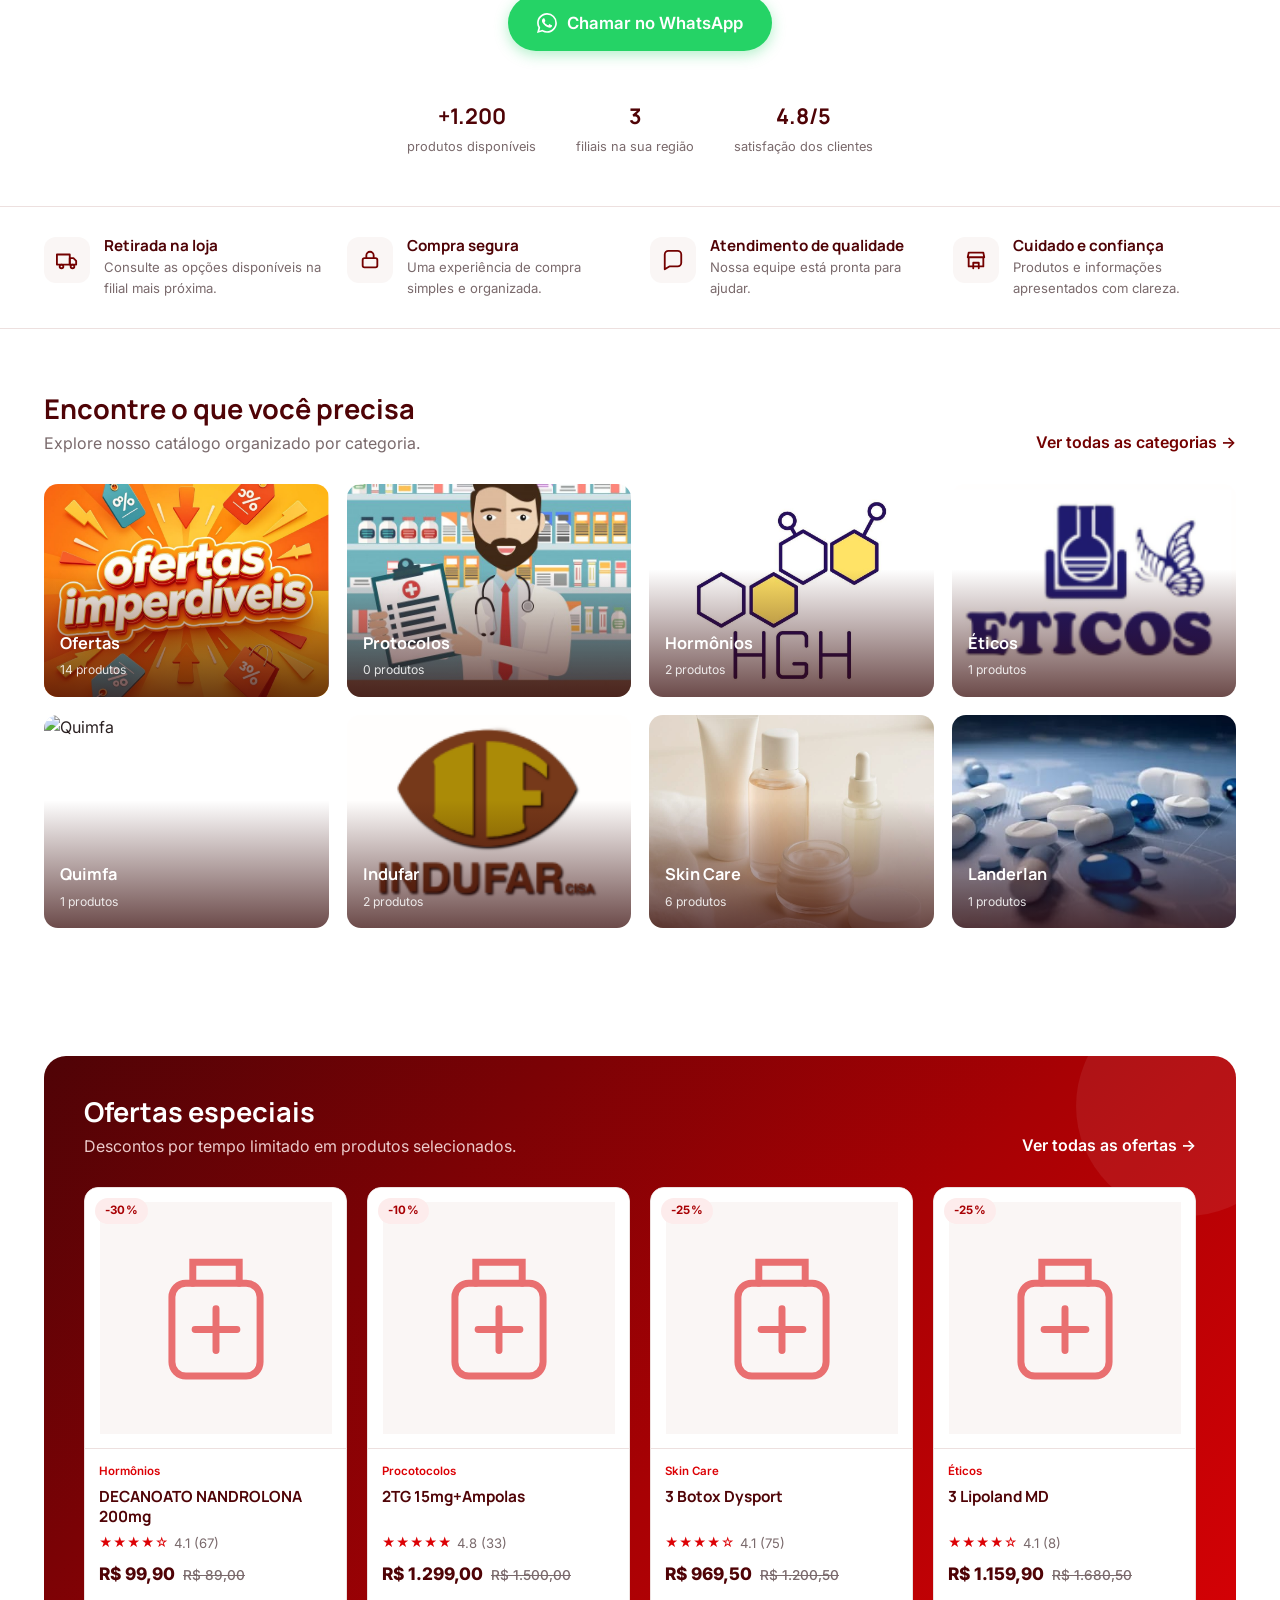
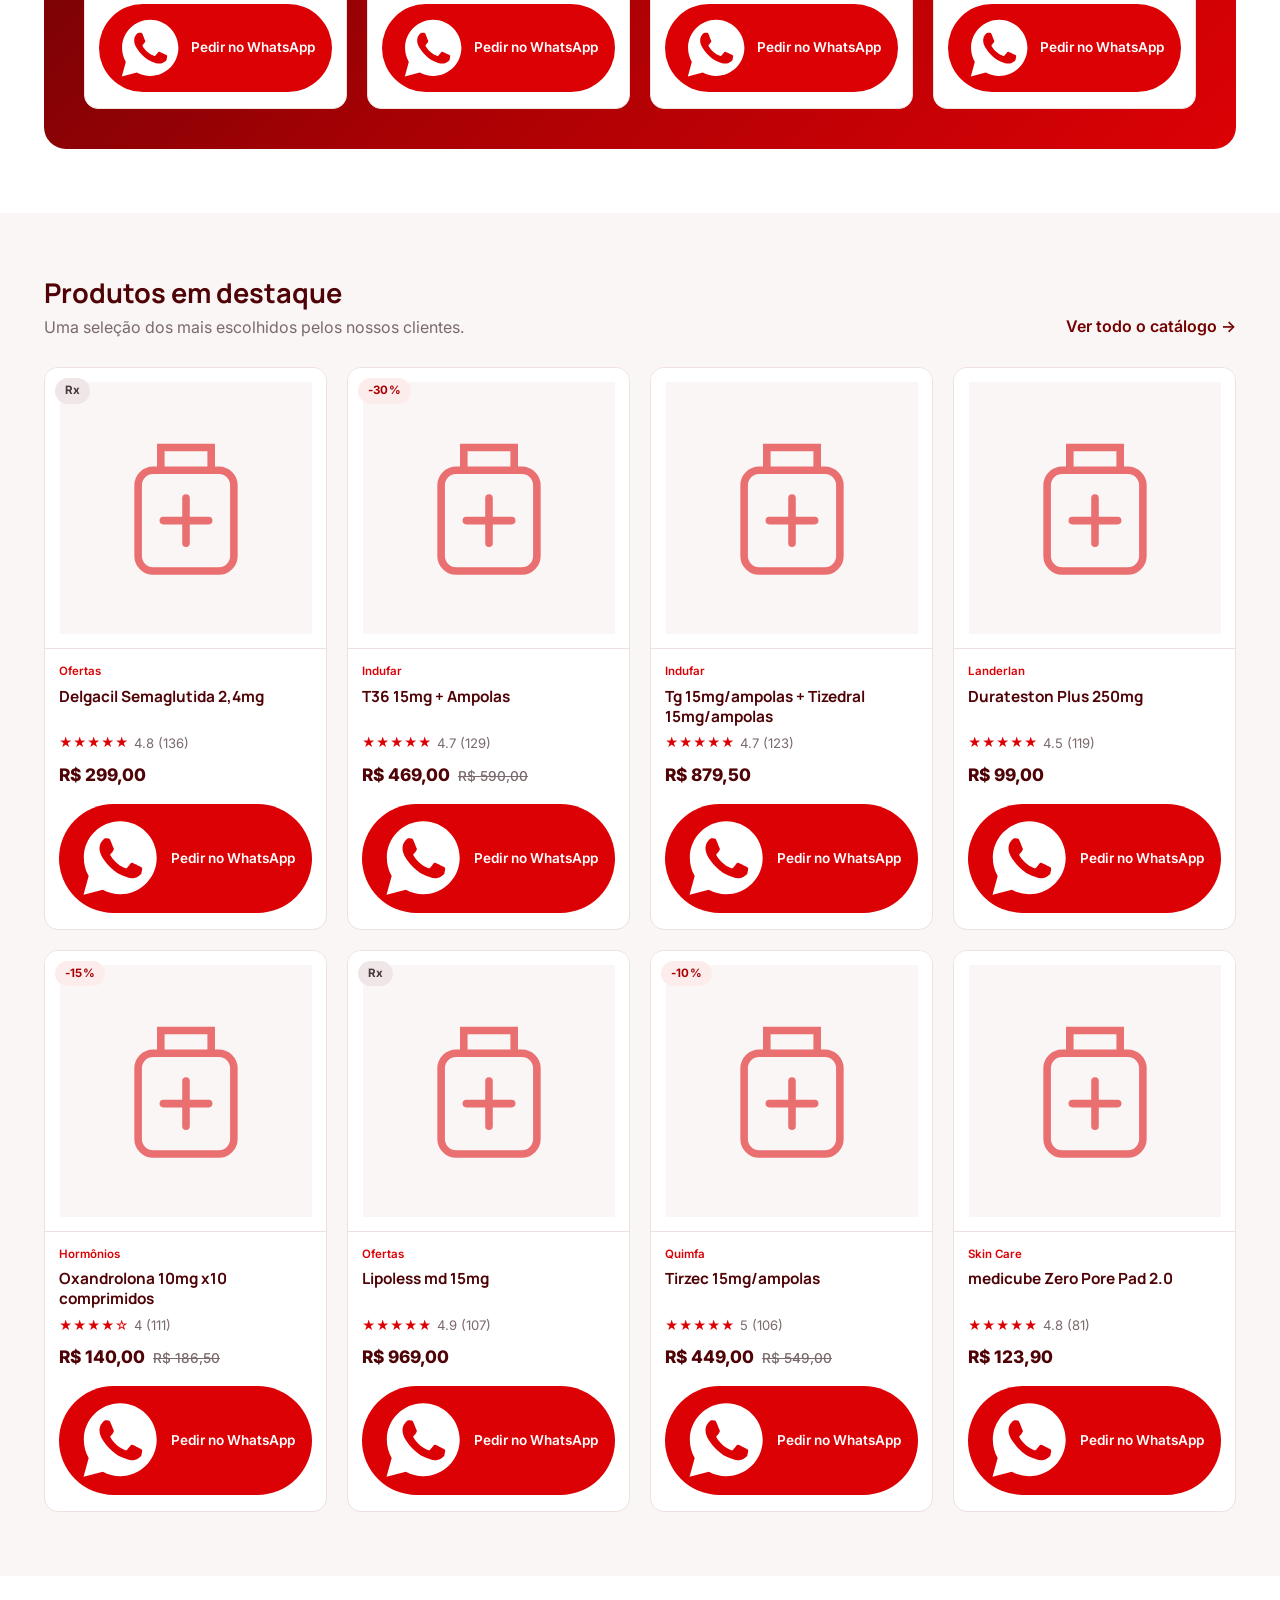
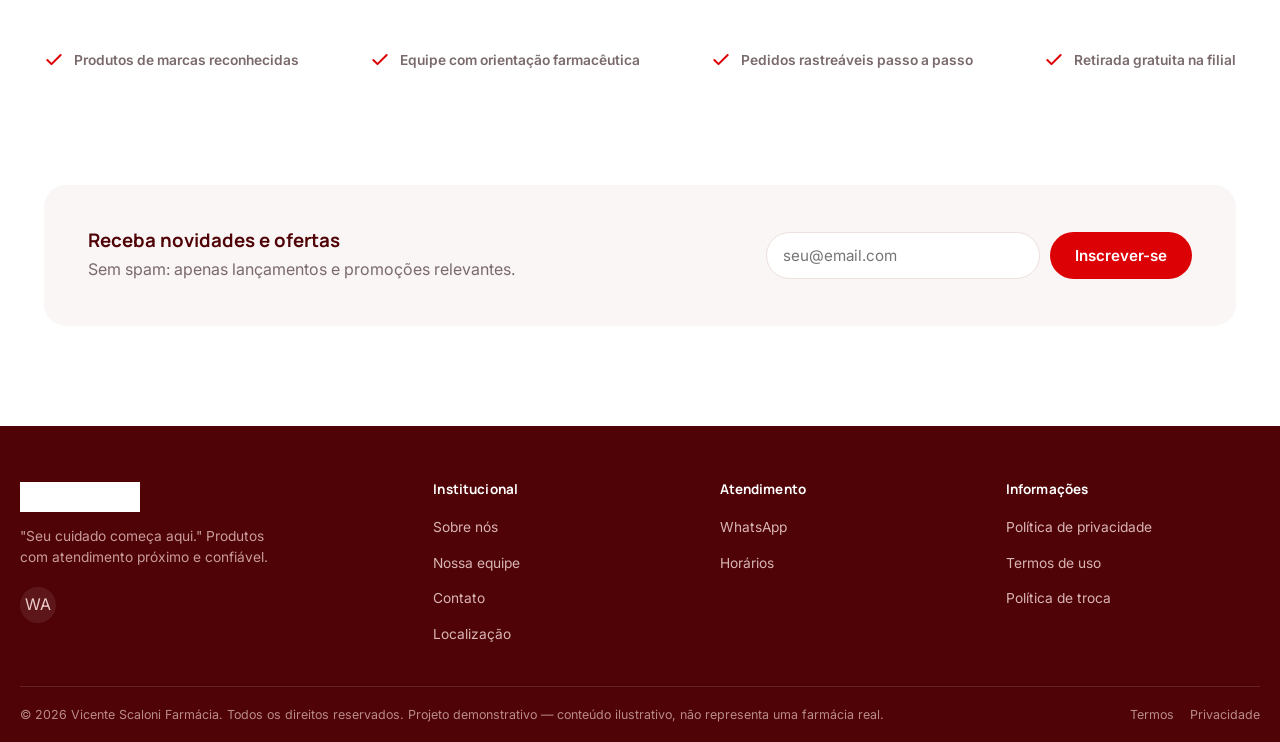
==== commit ab806b49: "adicionado promo top" ====
--- a/atualizacao-vicente-scavone/index.html
+++ b/atualizacao-vicente-scavone/index.html
@@ -3,9 +3,9 @@
 <head>
 <meta charset="UTF-8">
 <meta name="viewport" content="width=device-width, initial-scale=1.0">
-<title>VitaNexa Farmácia — Saúde, cuidado e confiança</title>
-<meta name="description" content="VitaNexa Farmácia: sua farmácia online. Medicamentos, vitaminas, cosméticos e cuidados pessoais com atendimento próximo e retirada na loja.">
-<link rel="icon" href="assets/logo/logo.svg" type="image/svg+xml">
+<title>Vicente Scaloni Farmácia — Saúde, cuidado e confiança</title>
+<meta name="description" content="Vicente Scaloni Farmácia: sua farmácia online. Medicamentos, vitaminas, cosméticos e cuidados pessoais com atendimento próximo e retirada na loja.">
+<link rel="icon" href="assets/icons/icon.png" type="image/svg+xml">
 <link rel="stylesheet" href="css/global.css">
 <link rel="stylesheet" href="css/header.css">
 <link rel="stylesheet" href="css/footer.css">
@@ -27,7 +27,7 @@
 </div>
 <header class="site-header">
   <div class="container">
-    <a href="index.html" class="brand"><img src="assets/logo/logo.svg" alt="VitaNexa Farmácia"></a>
+    <a href="index.html" class="brand"><img src="assets/icons/icon.png" alt="Vicente Scaloni Farmácia"></a>
 
     <div class="header-search">
       <input type="search" id="search-input" placeholder="Buscar produtos, marcas...">
@@ -83,25 +83,94 @@
 
 <main id="main">
 
-  <section class="hero">
-    <div class="container">
-      <div>
-        <span class="hero__eyebrow">Farmácia de confiança</span>
-        <h1>Seu cuidado começa aqui.</h1>
-        <p class="lede">Produtos selecionados, atendimento próximo e uma experiência de compra pensada para cuidar de você.</p>
-        <div class="hero__ctas">
-          <a href="pages/loja.html" class="btn btn-primary">Conhecer produtos</a>
-          <a href="pages/loja.html?filtro=ofertas" class="btn btn-secondary">Ver ofertas</a>
-        </div>
-        <div class="hero__stats">
-          <div><strong>+1.200</strong><span>produtos disponíveis</span></div>
-          <div><strong>3</strong><span>filiais na sua região</span></div>
-          <div><strong>4.8/5</strong><span>satisfação dos clientes</span></div>
-        </div>
-      </div>
-      <div class="hero__art"><img src="assets/images/fundo2.jpg" alt="Ilustração de farmácia moderna" width="640" height="560"></div>
-    </div>
-  </section>
+  <section class="hero hero--offer">
+  <div class="container container--center">
+    <div class="hero__content">
+      <span class="badge badge--offer">Oferta Especial</span>
+      <h1>Sua saúde em primeiro lugar com ofertas exclusivas</h1>
+      <p class="lede">Fale diretamente com nossos farmacêuticos pelo WhatsApp e garanta os melhores descontos do dia com entrega rápida.</p>
+      
+      <div class="hero__art hero__art--centered">
+        <div class="product-banner-card">
+  <!-- Cabeçalho do Produto -->
+  <div class="pcard__header">
+    <div class="pcard__title-group">
+      <h2 class="pcard__brand">T.G.</h2>
+      <h3 class="pcard__subbrand">Tirzepatida</h3>
+    </div>
+    <div class="pcard__seals">
+      <span class="pcard__seal">FDA Aprovado</span>
+      <span class="pcard__seal">GMP Certificado</span>
+      <span class="pcard__purity-badge">Tirzepatida com 99,9% de pureza</span>
+    </div>
+  </div>
+
+  <div class="pcard__badge-bar">
+    <strong>Nova Apresentação:</strong> 4 Frascos-ampola com 0,5 mL de solução injetável.
+  </div>
+
+  <!-- Imagem Principal dos Produtos -->
+  <div class="pcard__main-content">
+    <img src="assets/icons/promo.png" alt="T.G. 15 Tirzepatida 15 mg/0.5mL - Caixa e Frascos" class="pcard__img" width="800" height="400">
+  </div>
+
+  <!-- Grid de Benefícios -->
+  <div class="pcard__features">
+    <div class="pcard__feature-item">
+      <div class="pcard__icon">✓</div>
+      <strong>ALTA PUREZA</strong>
+      <p>Tirzepatida com 99,9% de pureza.</p>
+    </div>
+    <div class="pcard__feature-item">
+      <div class="pcard__icon">🎯</div>
+      <strong>EFICÁCIA COMPROVADA</strong>
+      <p>Auxilia no controlo do peso e metabolismo.</p>
+    </div>
+    <div class="pcard__feature-item">
+      <div class="pcard__icon">💉</div>
+      <strong>USO SUBCUTÂNEO</strong>
+      <p>Solução injetável pronta a usar (15 mg).</p>
+    </div>
+    <div class="pcard__feature-item">
+      <div class="pcard__icon">🔒</div>
+      <strong>SEGURANÇA TOTAL</strong>
+      <p>Rastreabilidade completa e certificada.</p>
+    </div>
+  </div>
+
+  <!-- Bloco de Preço -->
+  <div class="pcard__price-box">
+    <span class="pcard__price-label">Preço Promocional</span>
+    <div class="pcard__price-value">R$ 549,00</div>
+  </div>
+
+  <!-- Rodapé de Garantias -->
+  <div class="pcard__trust-bar">
+    <div><span>🛡️</span> Compra Segura</div>
+    <div><span>📦</span> Produto Original</div>
+    <div><span>🚚</span> Envio Rápido</div>
+    <div><span>🎧</span> Atendimento Especializado</div>
+  </div>
+</div>
+      </div>
+
+      <div class="hero__ctas">
+        <a href="https://wa.me/5500000000000?text=Ol%C3%A1!%20Gostaria%20de%20saber%20mais%20sobre%20as%20ofertas." target="_blank" rel="noopener noreferrer" class="btn btn-whatsapp">
+          <svg xmlns="http://www.w3.org/2000/svg" width="20" height="20" fill="currentColor" viewBox="0 0 16 16" aria-hidden="true">
+            <path d="M13.601 2.326A7.85 7.85 0 0 0 7.994 0C3.627 0 .068 3.558.064 7.926c0 1.399.366 2.76 1.057 3.965L0 16l4.204-1.102a7.9 7.9 0 0 0 3.79.965h.004c4.368 0 7.926-3.558 7.93-7.93A7.9 7.9 0 0 0 13.6 2.326zM7.994 14.521a6.57 6.57 0 0 1-3.356-.92l-.24-.144-2.494.654.666-2.433-.156-.251a6.56 6.56 0 0 1-1.007-3.505c0-3.626 2.957-6.584 6.591-6.584a6.56 6.56 0 0 1 4.66 1.931 6.56 6.56 0 0 1 1.928 4.66c-.004 3.639-2.961 6.592-6.592 6.592zm3.615-4.934c-.197-.099-1.17-.578-1.353-.646-.182-.065-.315-.099-.445.099-.133.197-.513.646-.627.775-.114.133-.232.148-.43.05-.197-.1-.836-.308-1.592-.985-.59-.525-.985-1.175-1.103-1.372-.114-.198-.011-.304.088-.403.087-.088.197-.232.296-.346.1-.114.133-.198.198-.33.065-.134.034-.248-.015-.347-.05-.099-.445-1.076-.612-1.47-.16-.389-.323-.335-.445-.34-.114-.007-.247-.007-.38-.007a.73.73 0 0 0-.529.247c-.182.198-.691.677-.691 1.654s.71 1.916.81 2.049c.098.133 1.394 2.132 3.383 2.992.47.205.84.326 1.129.418.475.152.904.129 1.246.08.38-.058 1.17-.478 1.338-.94.166-.462.166-.856.116-.94-.048-.083-.182-.132-.38-.231z"/>
+          </svg>
+          Chamar no WhatsApp
+        </a>
+      </div>
+
+      <div class="hero__stats">
+        <div><strong>+1.200</strong><span>produtos disponíveis</span></div>
+        <div><strong>3</strong><span>filiais na sua região</span></div>
+        <div><strong>4.8/5</strong><span>satisfação dos clientes</span></div>
+      </div>
+    </div>
+  </div>
+</section>
 
   <section class="benefits">
     <div class="container">
@@ -196,7 +265,7 @@
 <footer class="site-footer">
   <div class="container footer-top">
     <div class="footer-brand">
-      <img src="assets/logo/logo.svg" alt="VitaNexa Farmácia">
+      <img src="assets/icons/icon.png" alt="Vicente Scaloni Farmácia" width="120" height="40">
       <p>"Seu cuidado começa aqui." Produtos com atendimento próximo e confiável.</p>
       <div class="footer-social" aria-label="Redes sociais">
       
@@ -229,7 +298,7 @@
     </div>
   </div>
   <div class="container footer-bottom">
-    <span>© 2026 VitaNexa Farmácia. Todos os direitos reservados. Projeto demonstrativo — conteúdo ilustrativo, não representa uma farmácia real.</span>
+    <span>© 2026 Vicente Scaloni Farmácia. Todos os direitos reservados. Projeto demonstrativo — conteúdo ilustrativo, não representa uma farmácia real.</span>
     <div class="footer-legal">
       <a href="pages/termos.html">Termos</a>
       <a href="pages/privacidade.html">Privacidade</a>
--- a/atualizacao-vicente-scavone/css/global.css
+++ b/atualizacao-vicente-scavone/css/global.css
@@ -434,3 +434,218 @@
   color: var(--color-gray-mute);
 }
 .empty-state h3{ color: var(--color-wine); }
+
+/* ============================================================
+   Sobrescrita para Painel de Oferta 100% Centralizado
+   ============================================================ */
+.hero.hero--offer {
+  padding: 48px 0;
+  text-align: center;
+}
+
+/* Força o container a ter coluna única centralizada */
+.hero.hero--offer .container,
+.hero.hero--offer .container--center {
+  display: flex !important;
+  flex-direction: column !important;
+  align-items: center !important;
+  justify-content: center !important;
+  max-width: 800px;
+  margin: 0 auto;
+}
+
+.hero--offer .hero__content {
+  width: 100%;
+  display: flex;
+  flex-direction: column;
+  align-items: center;
+  text-align: center;
+}
+
+.hero--offer h1 {
+  margin: 16px auto;
+  max-width: 600px;
+}
+
+.hero--offer .lede {
+  margin: 0 auto 24px auto;
+  max-width: 580px;
+}
+
+/* Centralização da Imagem */
+.hero--offer .hero__art,
+.hero--offer .hero__art--centered {
+  width: 100%;
+  max-width: 640px;
+  margin: 24px auto !important;
+  display: flex;
+  justify-content: center;
+}
+
+.hero--offer .hero__art img {
+  width: 100%;
+  height: auto;
+  max-height: 480px;
+  object-fit: cover;
+  border-radius: var(--radius-lg);
+  box-shadow: var(--shadow-card);
+}
+
+/* Centralização do Botão WhatsApp */
+.hero--offer .hero__ctas {
+  display: flex;
+  justify-content: center;
+  width: 100%;
+  margin: 16px 0 32px 0;
+}
+
+.btn-whatsapp {
+  background: #25d366;
+  color: #ffffff;
+  padding: 14px 28px;
+  font-size: 1.05rem;
+  border-radius: 999px;
+  box-shadow: 0 4px 14px rgba(37, 211, 102, 0.35);
+  display: inline-flex;
+  align-items: center;
+  gap: 10px;
+}
+
+.btn-whatsapp:hover {
+  background: #1eb857;
+  color: #ffffff;
+}
+
+/* Estatísticas */
+.hero--offer .hero__stats {
+  display: flex;
+  justify-content: center;
+  gap: 40px;
+  margin-top: 16px;
+  width: 100%;
+}
+
+/* Card de Oferta do Produto */
+.product-banner-card {
+  background: #ffffff;
+  border-radius: var(--radius-lg, 16px);
+  box-shadow: var(--shadow-card, 0 10px 30px rgba(0,0,0,0.08));
+  padding: 24px;
+  max-width: 680px;
+  margin: 0 auto;
+  border: 1px solid var(--color-gray-line, #e5e5e5);
+  text-align: left;
+}
+
+.pcard__header {
+  display: flex;
+  justify-content: space-between;
+  align-items: center;
+  margin-bottom: 12px;
+}
+
+.pcard__brand {
+  font-size: 2.2rem;
+  font-weight: 900;
+  color: #2b1200;
+  line-height: 1;
+  margin: 0;
+}
+
+.pcard__subbrand {
+  font-size: 1.8rem;
+  font-weight: 700;
+  color: #d86200;
+  margin: 0;
+}
+
+.pcard__seals {
+  display: flex;
+  flex-direction: column;
+  align-items: flex-end;
+  gap: 4px;
+}
+
+.pcard__seal {
+  font-size: 0.75rem;
+  font-weight: 700;
+  background: #fbf0e6;
+  color: #d86200;
+  padding: 2px 8px;
+  border-radius: 12px;
+  border: 1px solid #f0d5bf;
+}
+
+.pcard__purity-badge {
+  font-size: 0.8rem;
+  font-weight: 700;
+  border: 1px solid #2b1200;
+  padding: 4px 10px;
+  border-radius: 20px;
+}
+
+.pcard__badge-bar {
+  background: #e65100;
+  color: #ffffff;
+  padding: 8px 16px;
+  border-radius: 20px 0 20px 0;
+  font-size: 0.9rem;
+  margin-bottom: 16px;
+}
+
+.pcard__main-content {
+  text-align: center;
+  margin: 16px 0;
+}
+
+.pcard__img {
+  max-width: 100%;
+  height: auto;
+  object-fit: contain;
+}
+
+.pcard__features {
+  display: grid;
+  grid-template-columns: repeat(2, 1fr);
+  gap: 12px;
+  margin: 20px 0;
+  background: #fafafa;
+  padding: 16px;
+  border-radius: 12px;
+}
+
+.pcard__feature-item strong {
+  display: block;
+  font-size: 0.85rem;
+  color: #2b1200;
+}
+
+.pcard__feature-item p {
+  font-size: 0.8rem;
+  color: #666;
+  margin: 2px 0 0 0;
+}
+
+.pcard__price-box {
+  background: #d85300;
+  color: #ffffff;
+  text-align: center;
+  padding: 12px;
+  border-radius: 10px;
+  margin: 16px 0;
+}
+
+.pcard__price-value {
+  font-size: 2.4rem;
+  font-weight: 900;
+  line-height: 1;
+}
+
+.pcard__trust-bar {
+  display: flex;
+  justify-content: space-between;
+  font-size: 0.75rem;
+  color: #444;
+  border-top: 1px solid #eee;
+  padding-top: 12px;
+}
--- a/atualizacao-vicente-scavone/css/home.css
+++ b/atualizacao-vicente-scavone/css/home.css
@@ -159,3 +159,4 @@
   border: 1.5px solid var(--color-gray-line);
   min-width: 240px;
 }
+
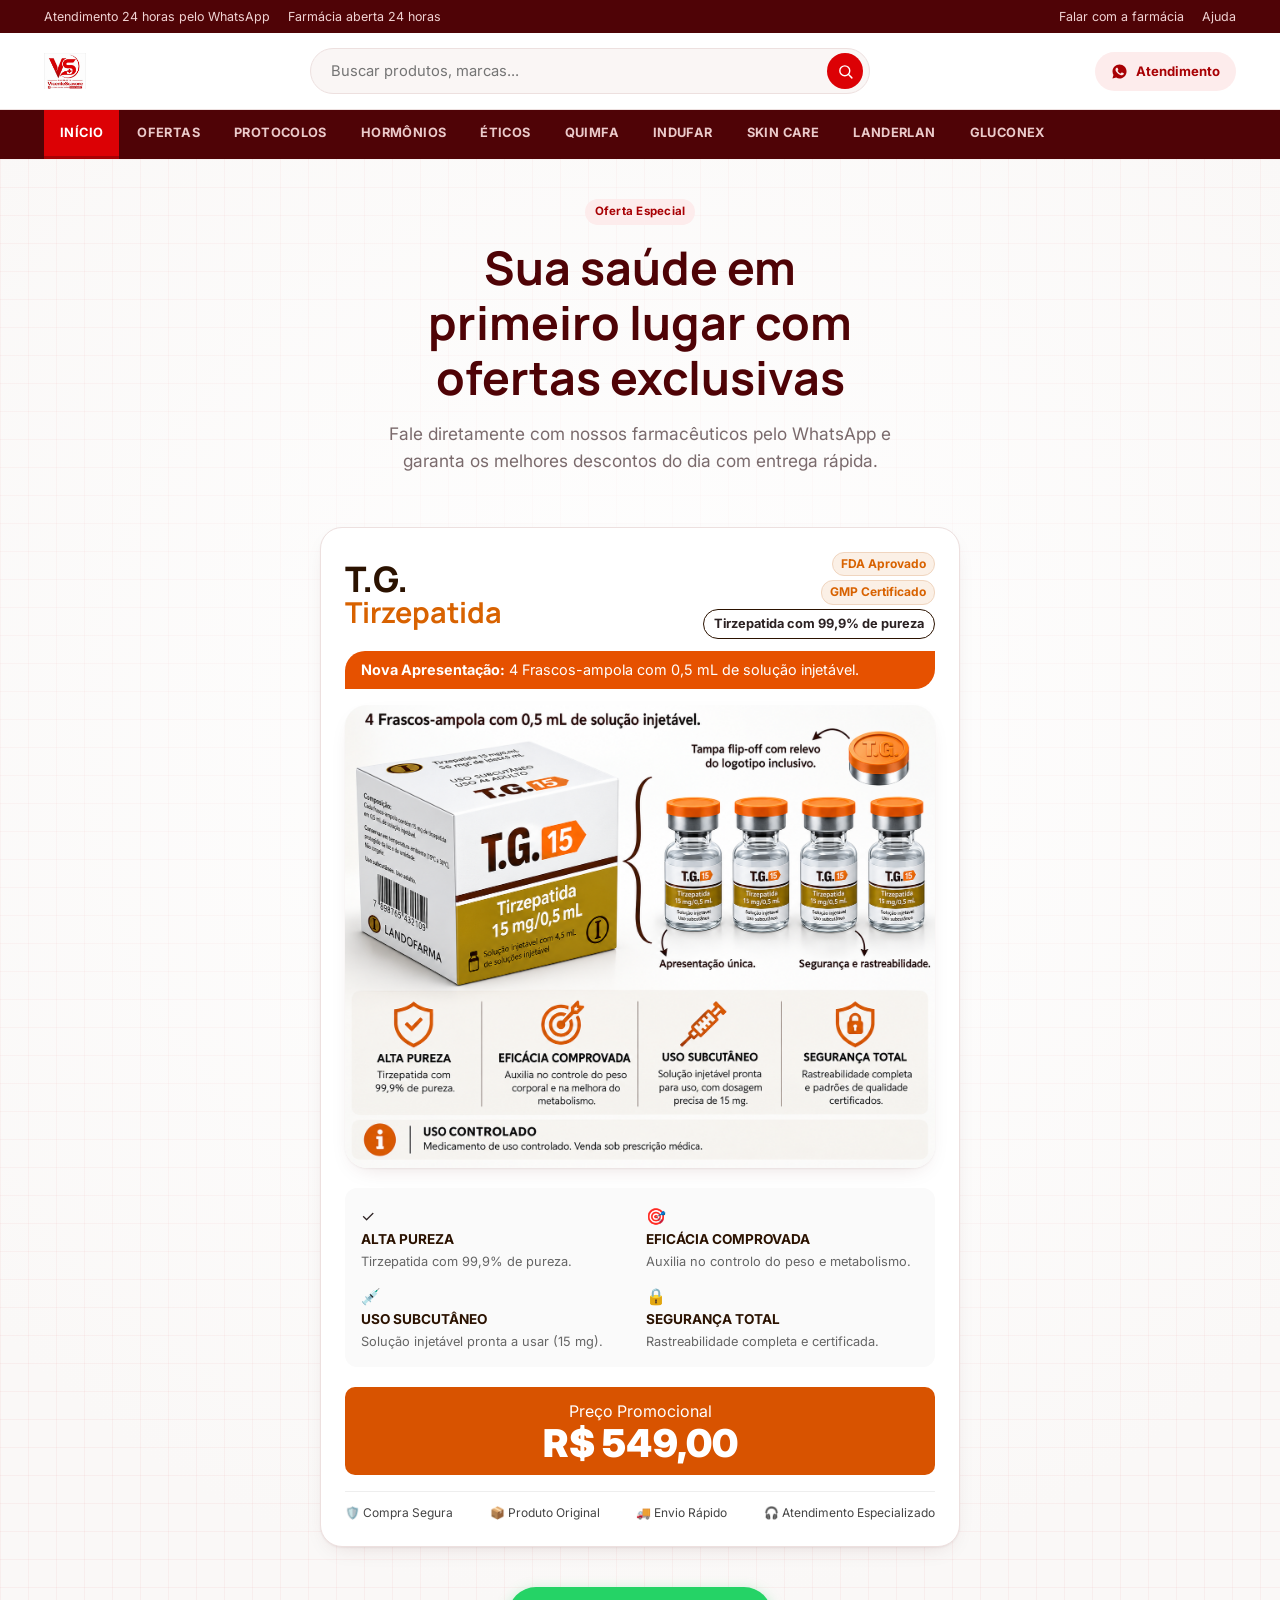
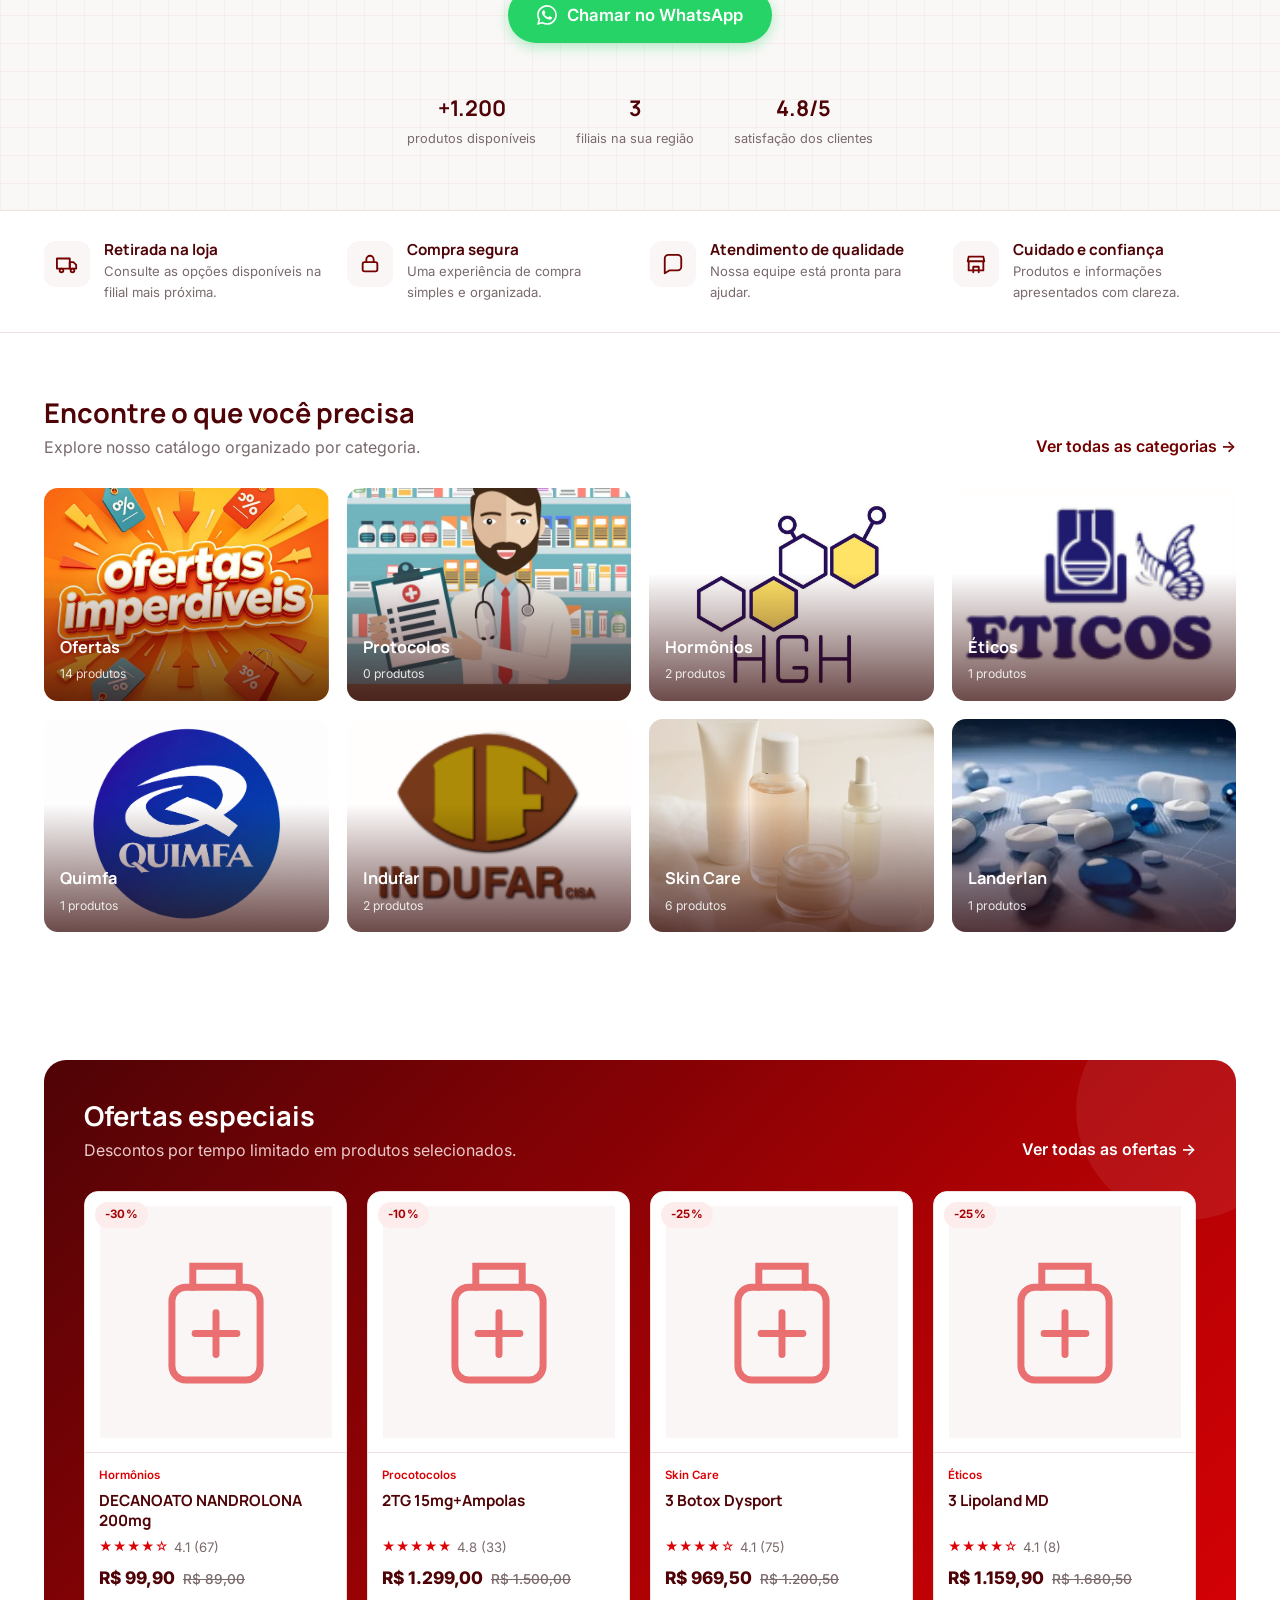
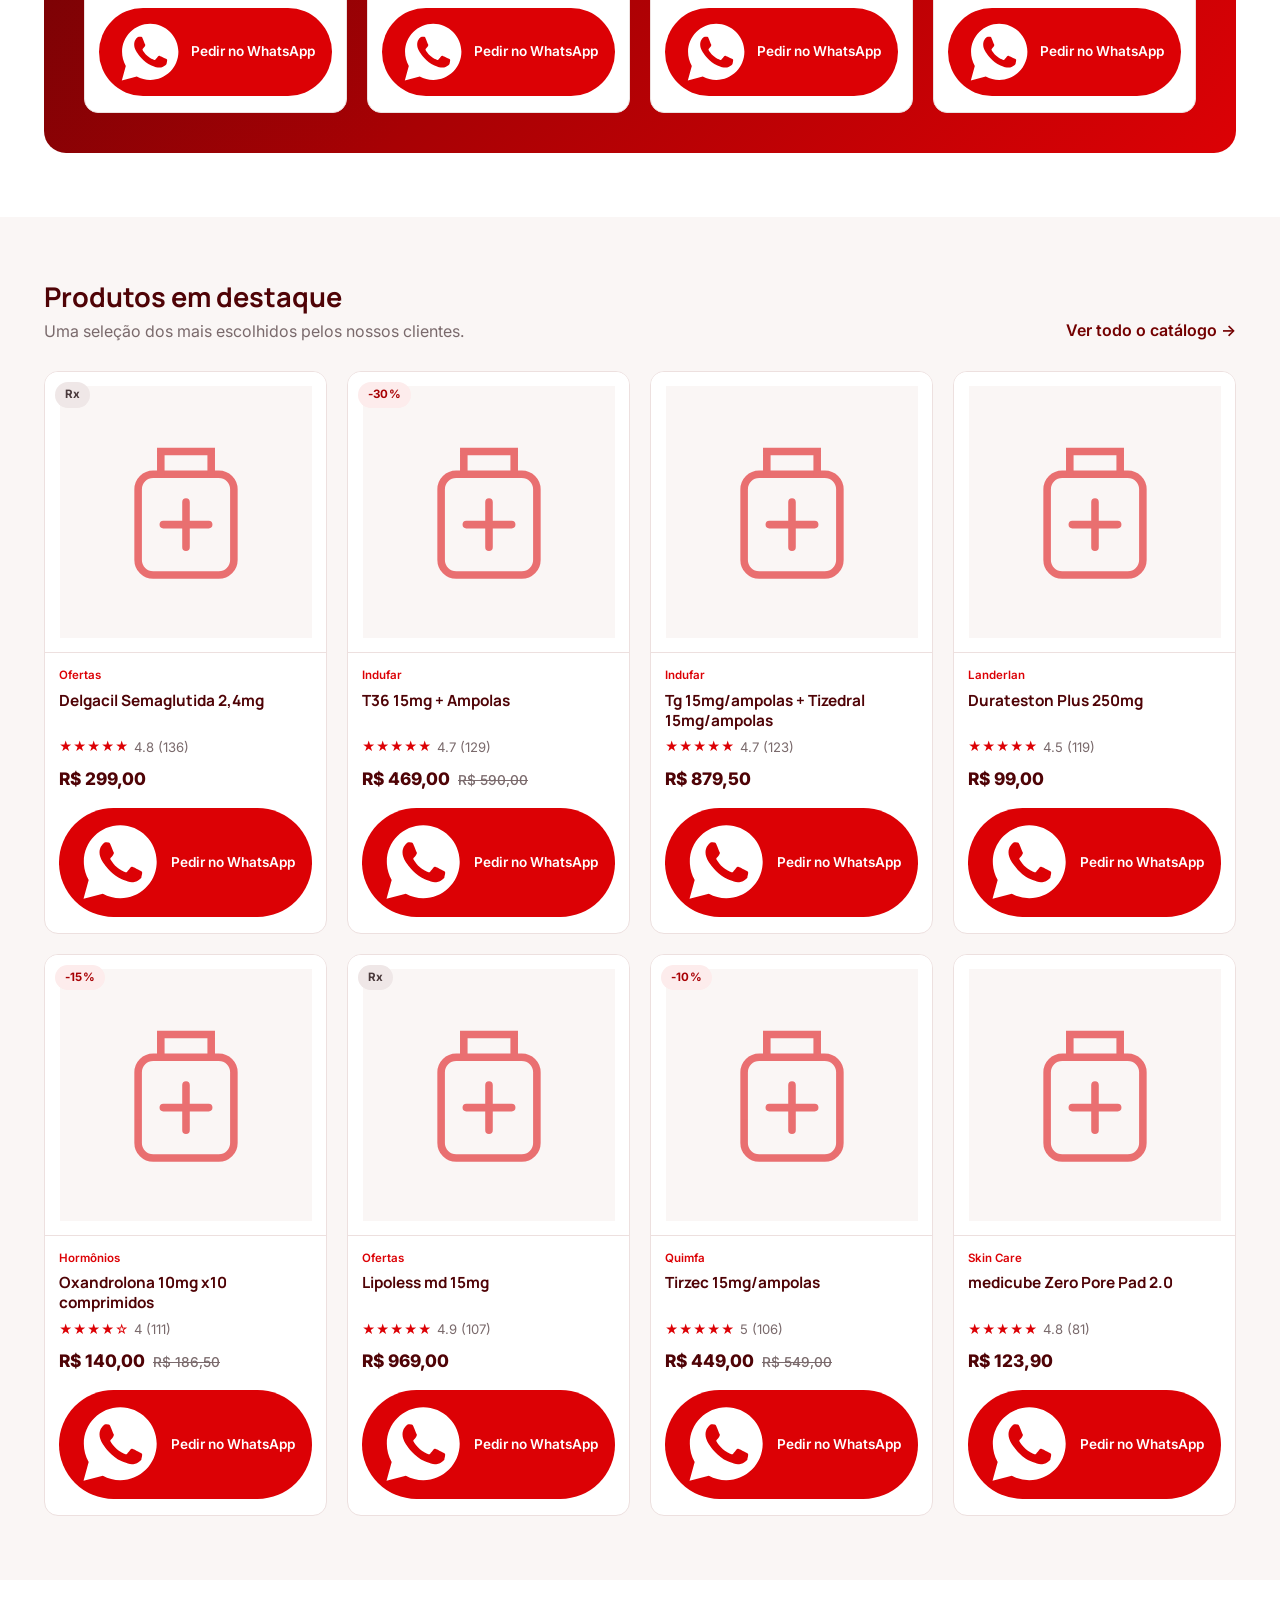
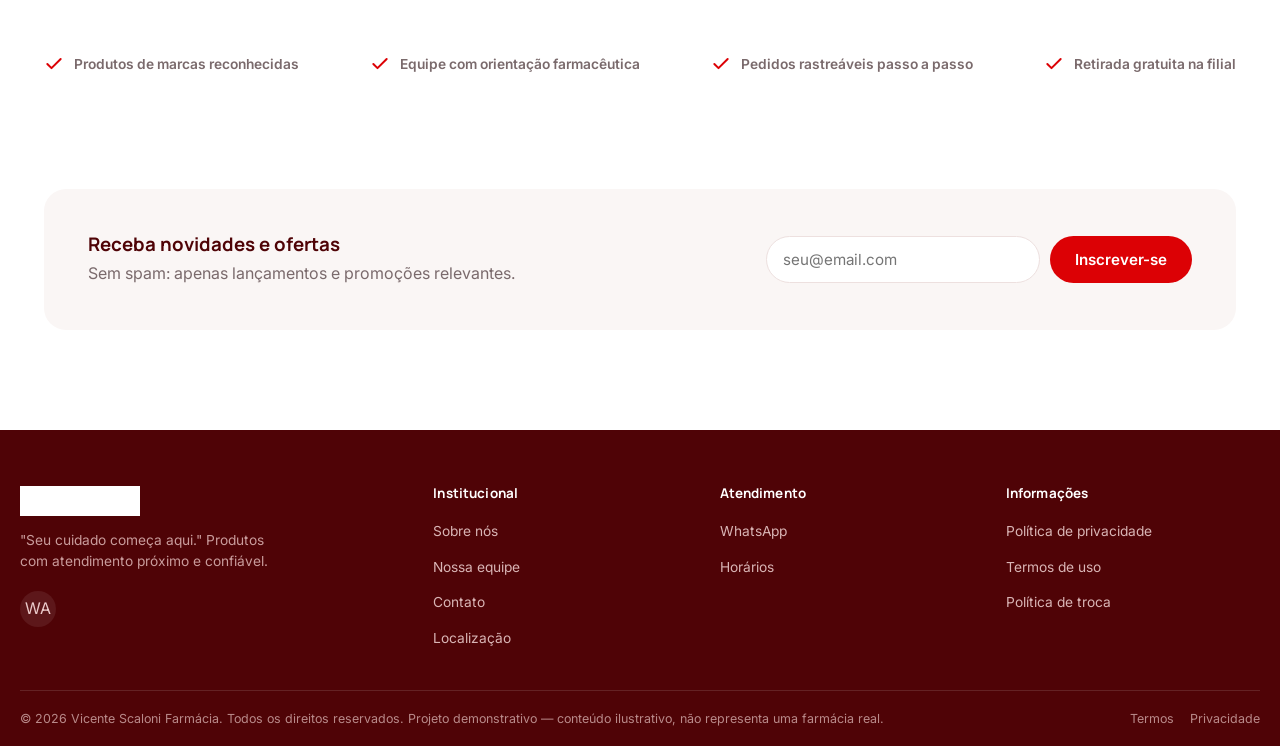
==== commit e9732374: "caminhos atualizados e css corrigidos" ====
--- a/atualizacao-vicente-scavone/index.html
+++ b/atualizacao-vicente-scavone/index.html
@@ -84,6 +84,8 @@
 <main id="main">
 
   <section class="hero hero--offer">
+   <!-- <canvas id="hero-particles"></canvas> -->
+    
   <div class="container container--center">
     <div class="hero__content">
       <span class="badge badge--offer">Oferta Especial</span>
--- a/atualizacao-vicente-scavone/css/global.css
+++ b/atualizacao-vicente-scavone/css/global.css
@@ -648,4 +648,39 @@
   color: #444;
   border-top: 1px solid #eee;
   padding-top: 12px;
+}
+/* ============================================================
+   Fundo Métrica & Ciência com Movimento Fluido (Flutuante)
+   ============================================================ */
+
+section.hero,
+.hero,
+.hero.hero--offer {
+  position: relative !important;
+  background-color: #faf8f7 !important;
+  
+  /* Grade sutil + gradiente radial central */
+  background-image: 
+    radial-gradient(circle at 50% 35%, rgba(255, 255, 255, 0.95) 0%, rgba(250, 248, 247, 0.3) 70%),
+    linear-gradient(rgba(209, 17, 25, 0.06) 1px, transparent 1px),
+    linear-gradient(90deg, rgba(209, 17, 25, 0.06) 1px, transparent 1px) !important;
+  
+  background-size: 100% 100%, 28px 28px, 28px 28px !important;
+  
+  /* Aplicação da animação contínua e suave */
+  animation: gridFloat 18s linear infinite !important;
+  
+  padding-top: 40px;
+  padding-bottom: 60px;
+  overflow: hidden;
+}
+
+/* Animação que faz as linhas deslizarem levemente na diagonal */
+@keyframes gridFloat {
+  0% {
+    background-position: center center, 0px 0px, 0px 0px;
+  }
+  100% {
+    background-position: center center, 28px 28px, 28px 28px;
+  }
 }
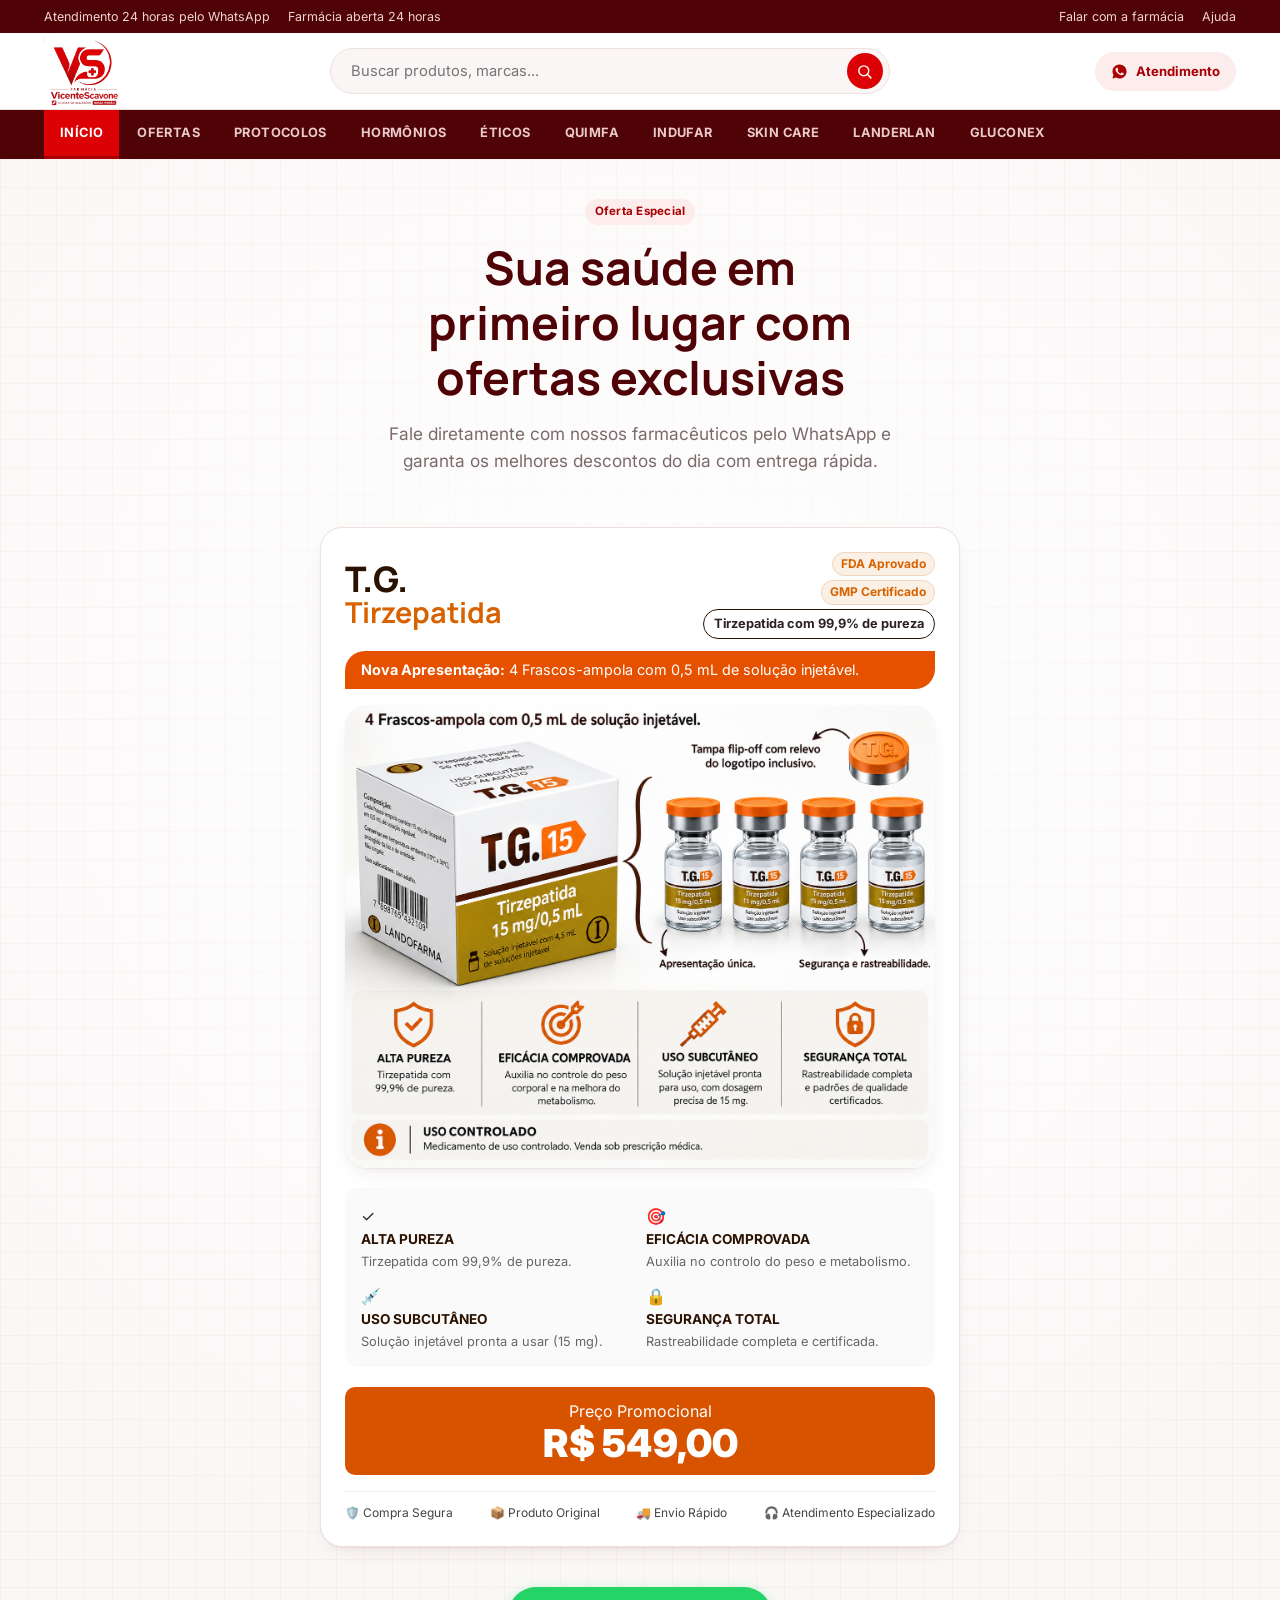
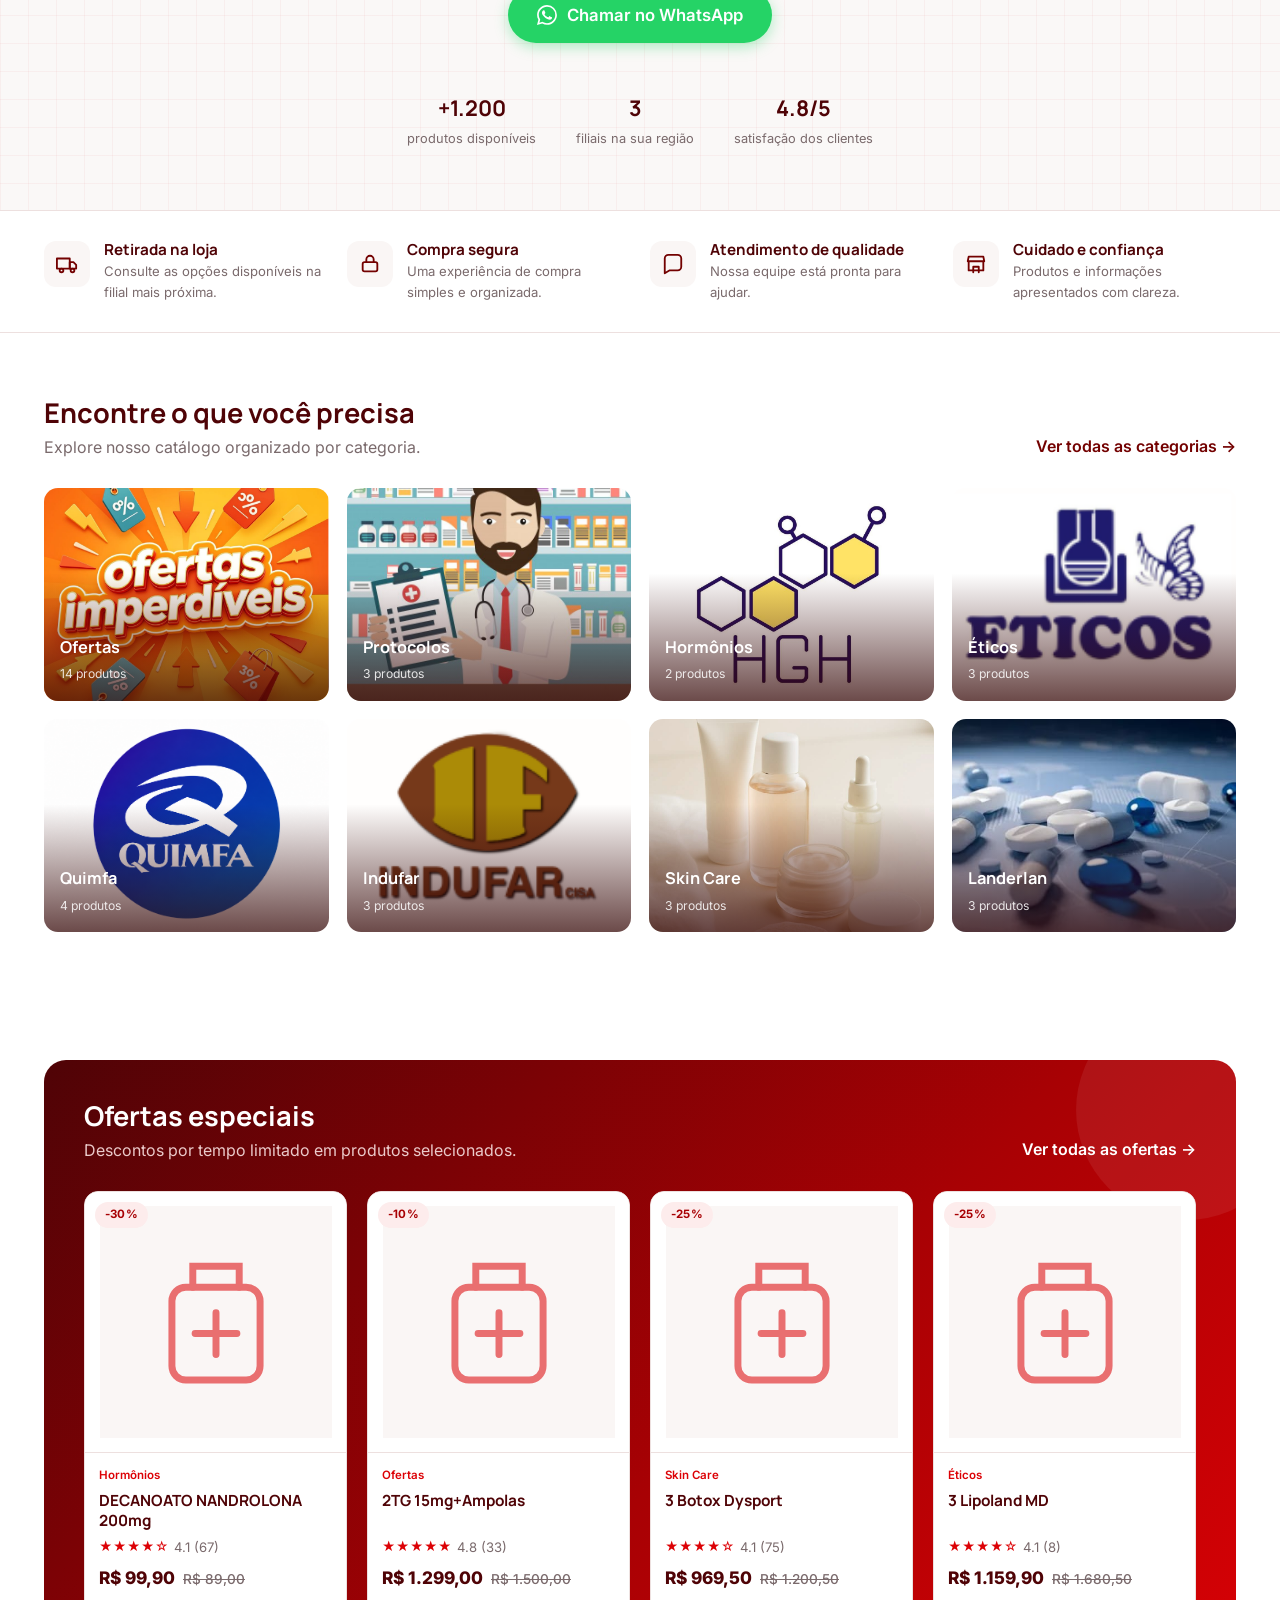
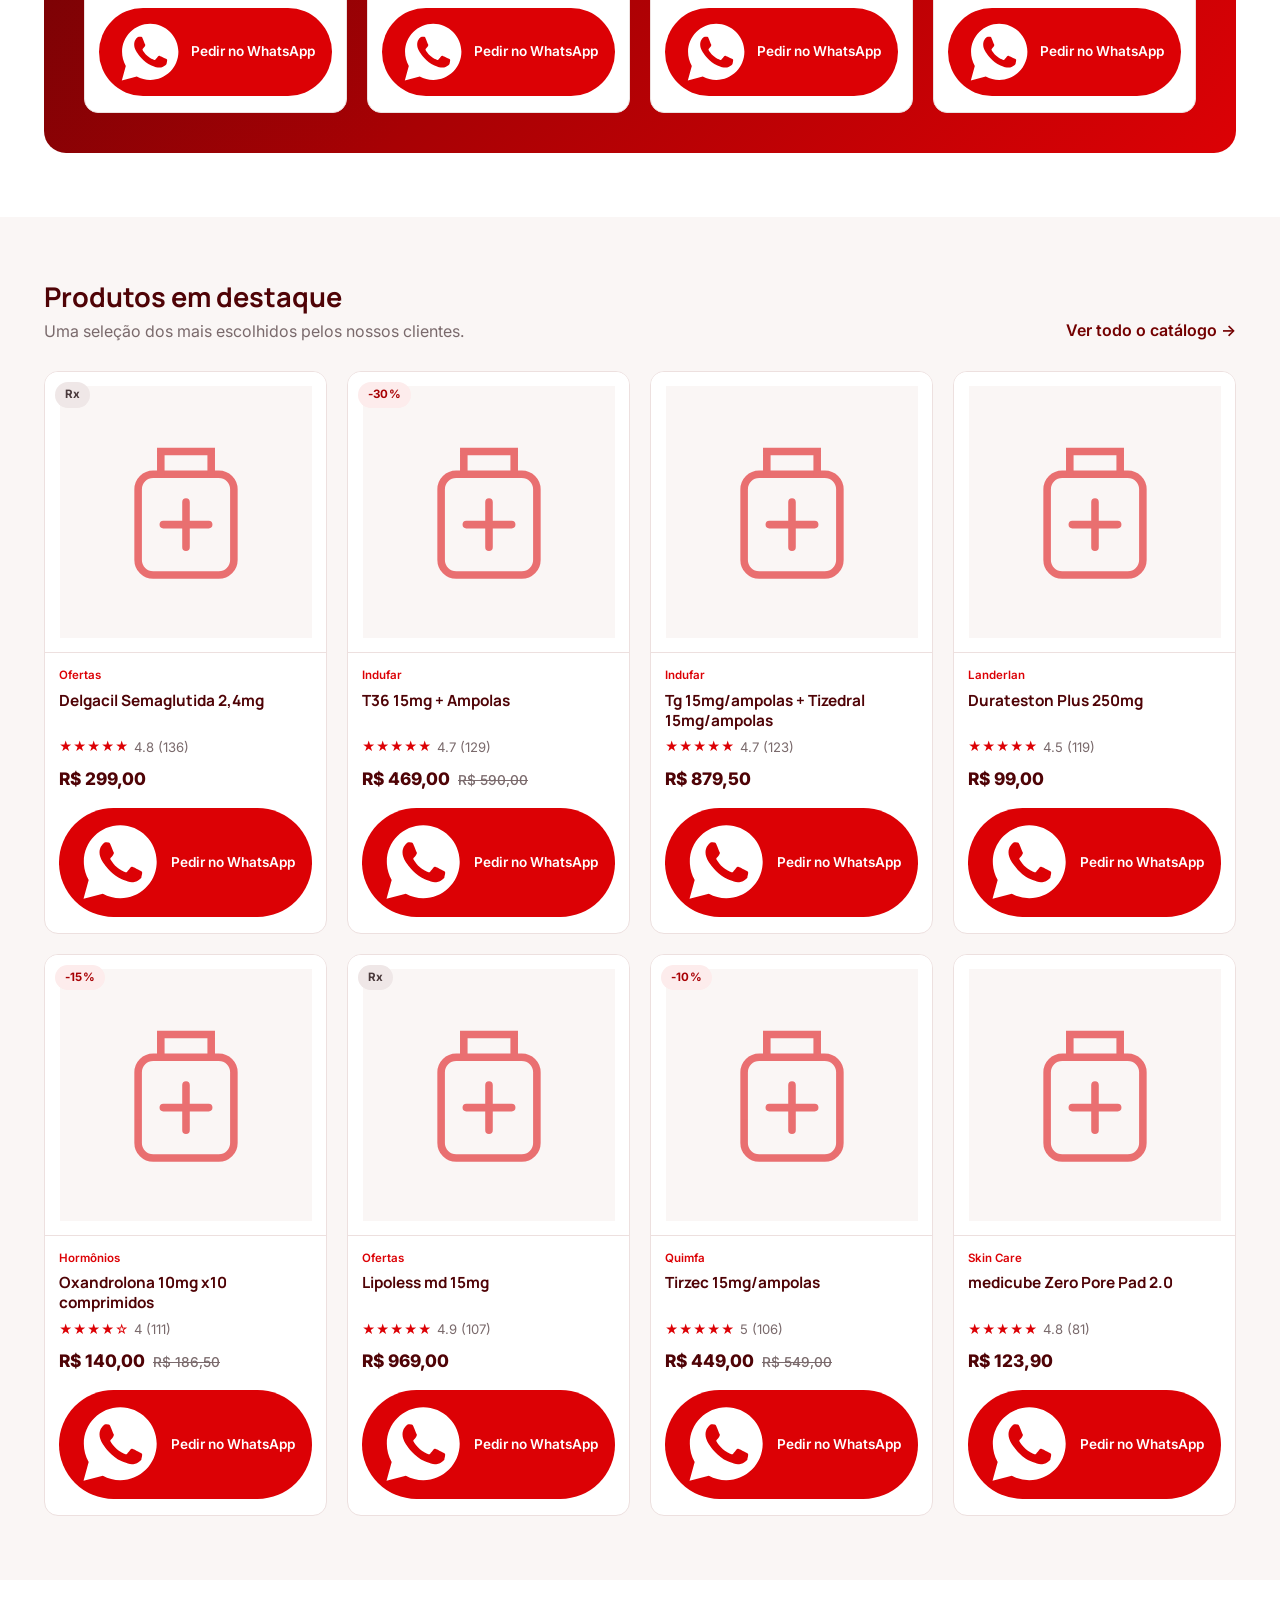
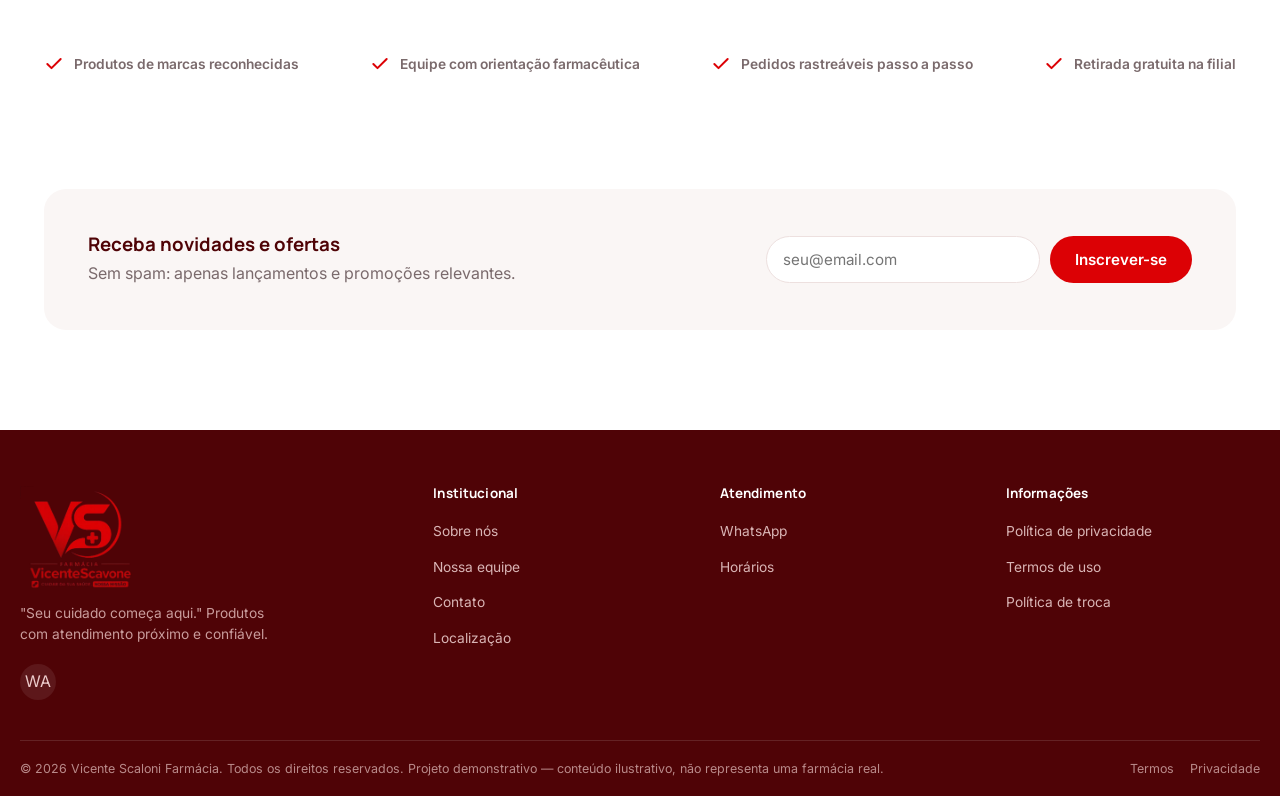
==== commit 6746ff23: "alteração na quantidade de produtos e logo" ====
--- a/atualizacao-vicente-scavone/index.html
+++ b/atualizacao-vicente-scavone/index.html
@@ -84,7 +84,8 @@
 <main id="main">
 
   <section class="hero hero--offer">
-   <!-- <canvas id="hero-particles"></canvas> -->
+
+  <!-- <canvas id="hero-particles"></canvas> -->
     
   <div class="container container--center">
     <div class="hero__content">
--- a/atualizacao-vicente-scavone/css/header.css
+++ b/atualizacao-vicente-scavone/css/header.css
@@ -43,7 +43,7 @@
 }
 
 .brand{ display:flex; align-items:center; flex-shrink:0; }
-.brand img{ height: 36px; width:auto; }
+.brand img{ height: 69px; width: auto; max-width: 100%; object-fit: contain; }
 
 .header-search{
   display:flex;
--- a/atualizacao-vicente-scavone/css/footer.css
+++ b/atualizacao-vicente-scavone/css/footer.css
@@ -19,7 +19,12 @@
 @media (max-width: 560px){
   .footer-top{ grid-template-columns: 1fr; }
 }
-.footer-brand img{ height: 30px; margin-bottom: 14px; filter: brightness(0) invert(1); }
+.footer-brand img{    width: 120px;
+    height: auto;
+    max-width: 100%;
+    margin-bottom: 14px;
+    display: block;
+    object-fit: contain; }
 .footer-brand p{ font-size: .86rem; color: #C99C9C; max-width: 30ch; }
 .footer-social{ display:flex; gap:10px; margin-top:18px; }
 .footer-social a{
